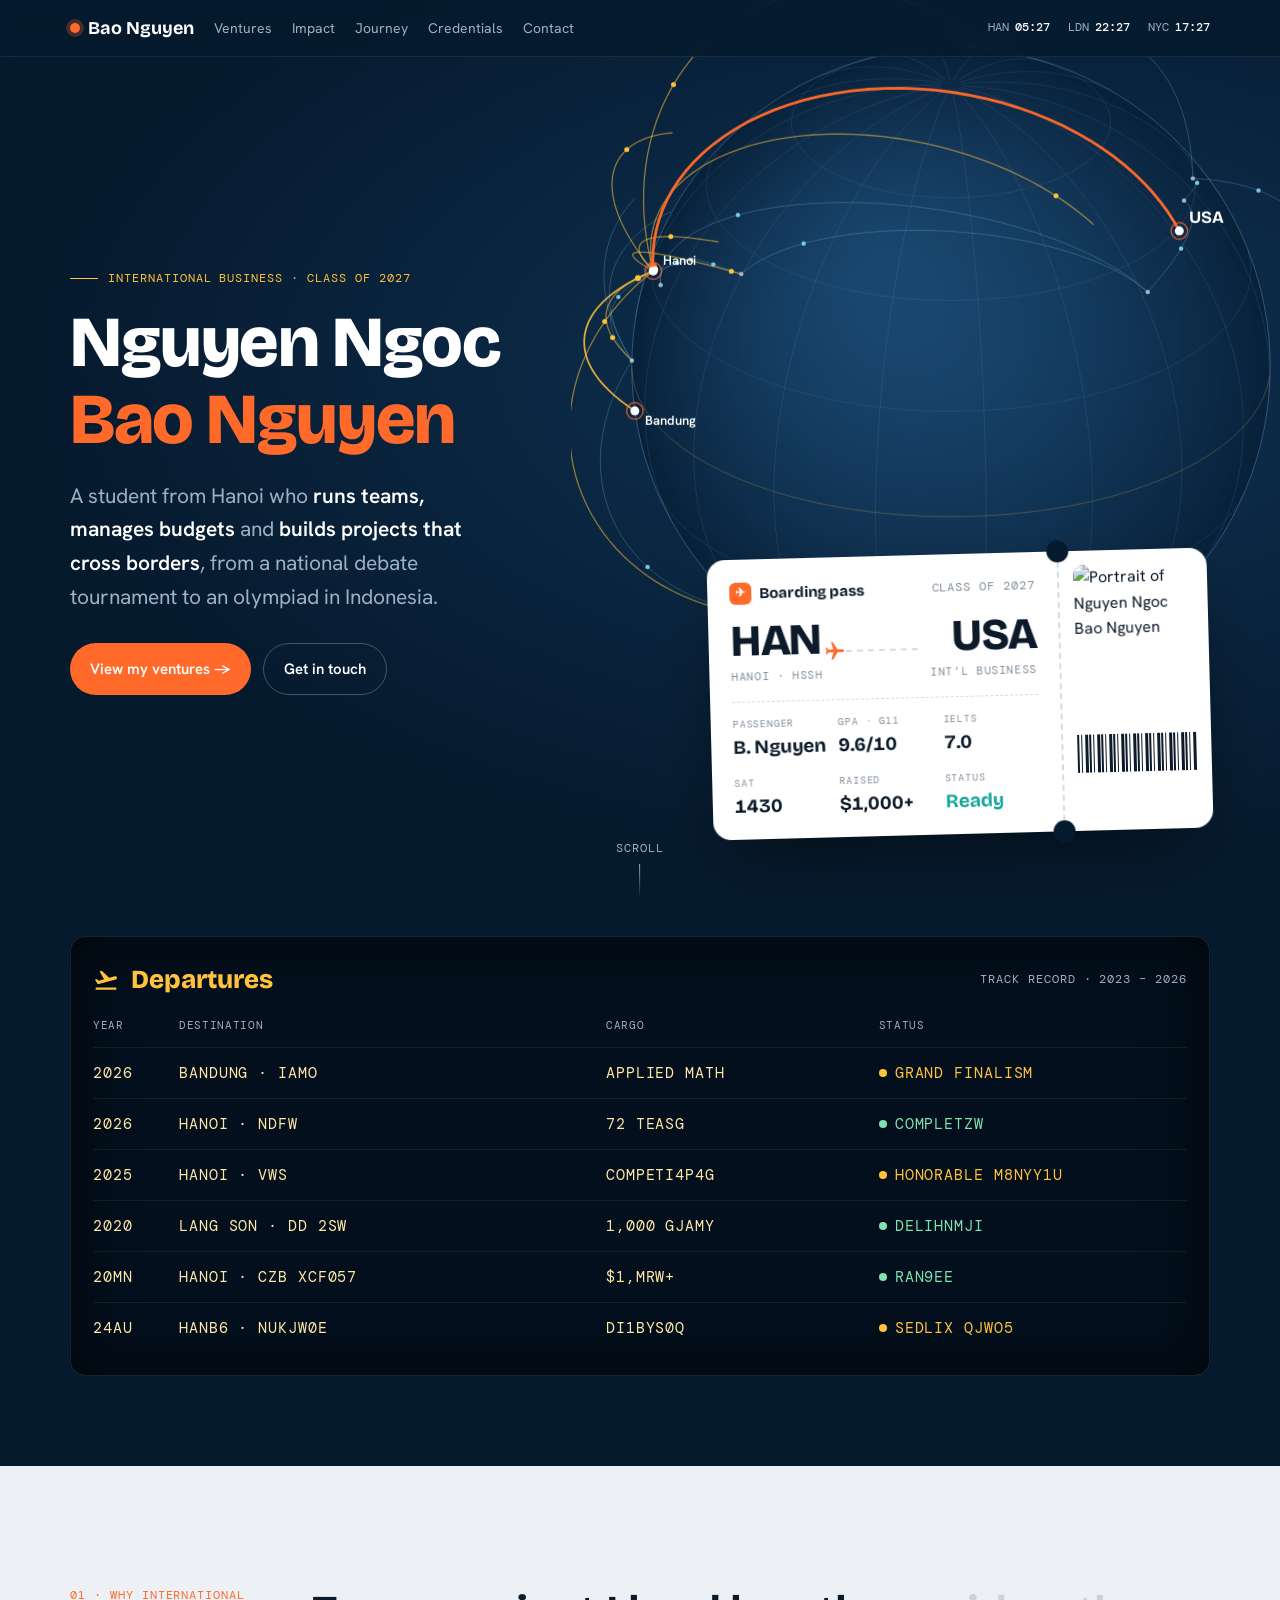
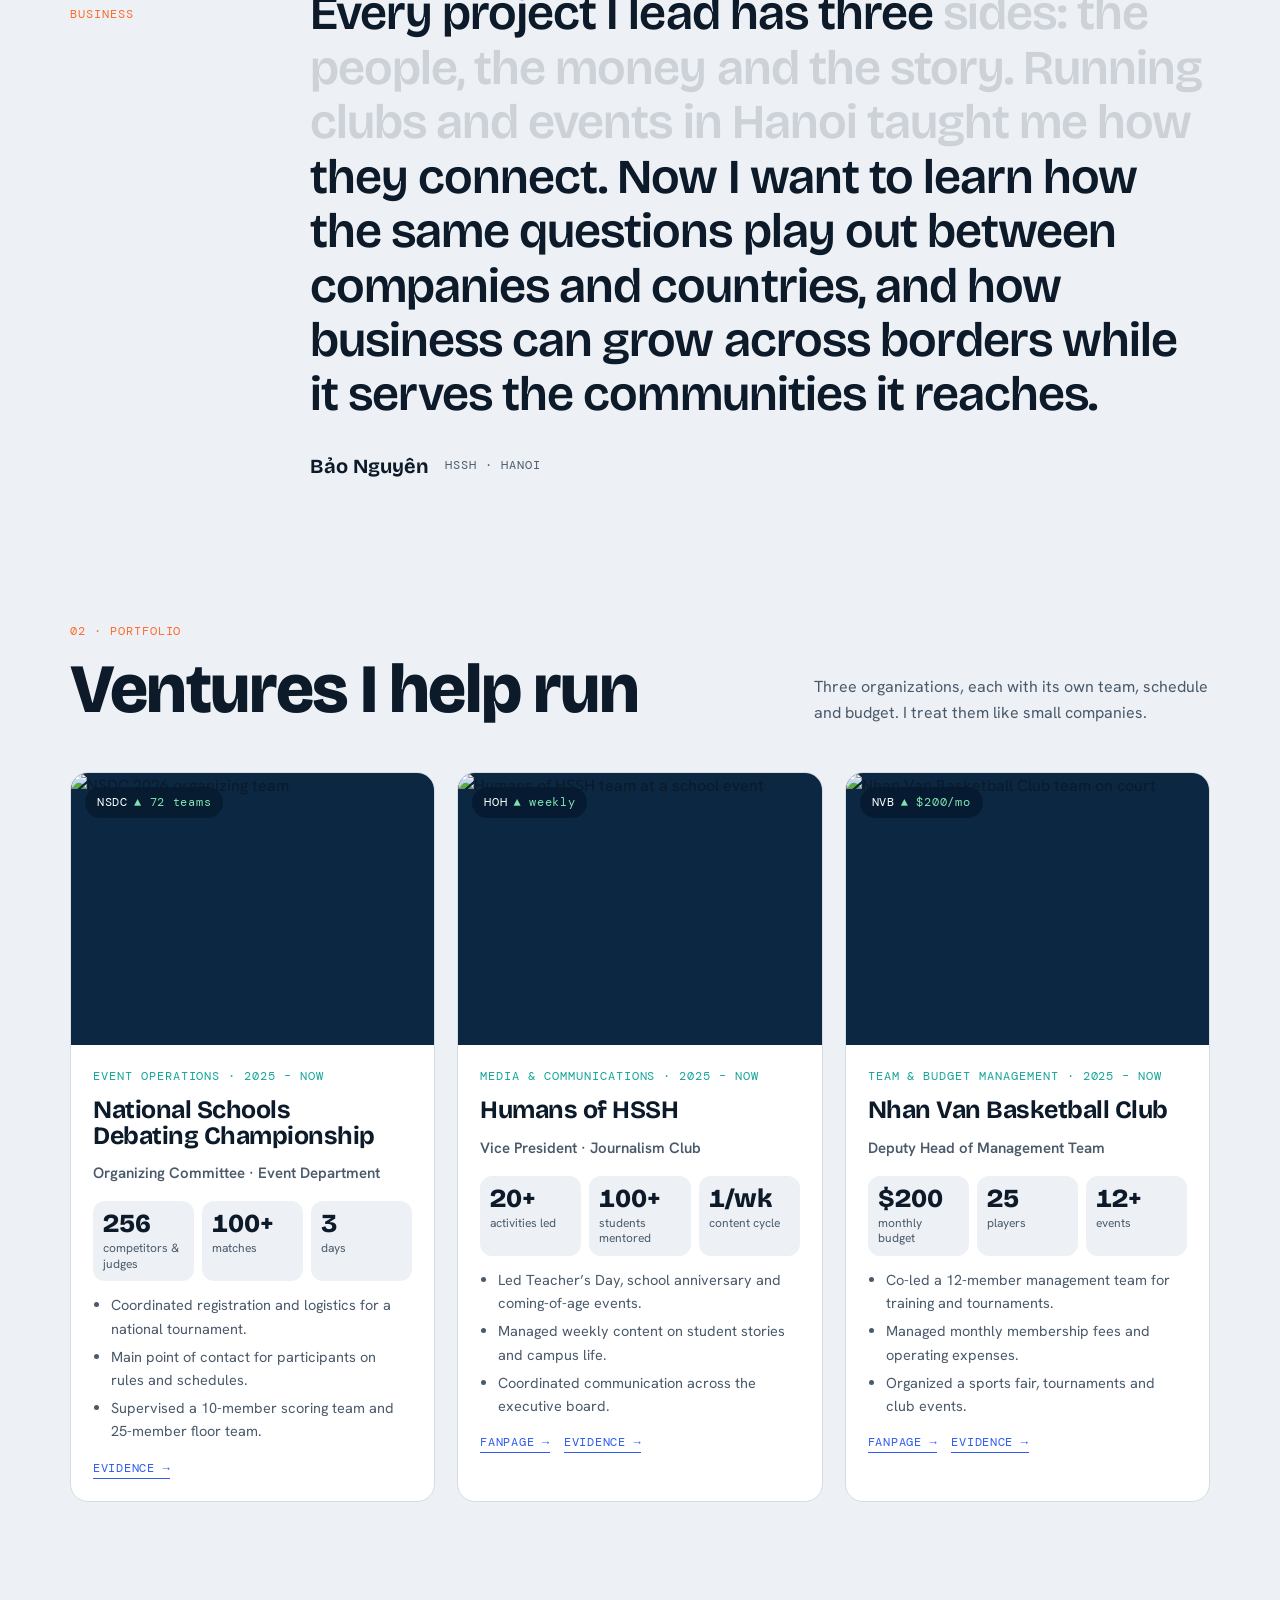
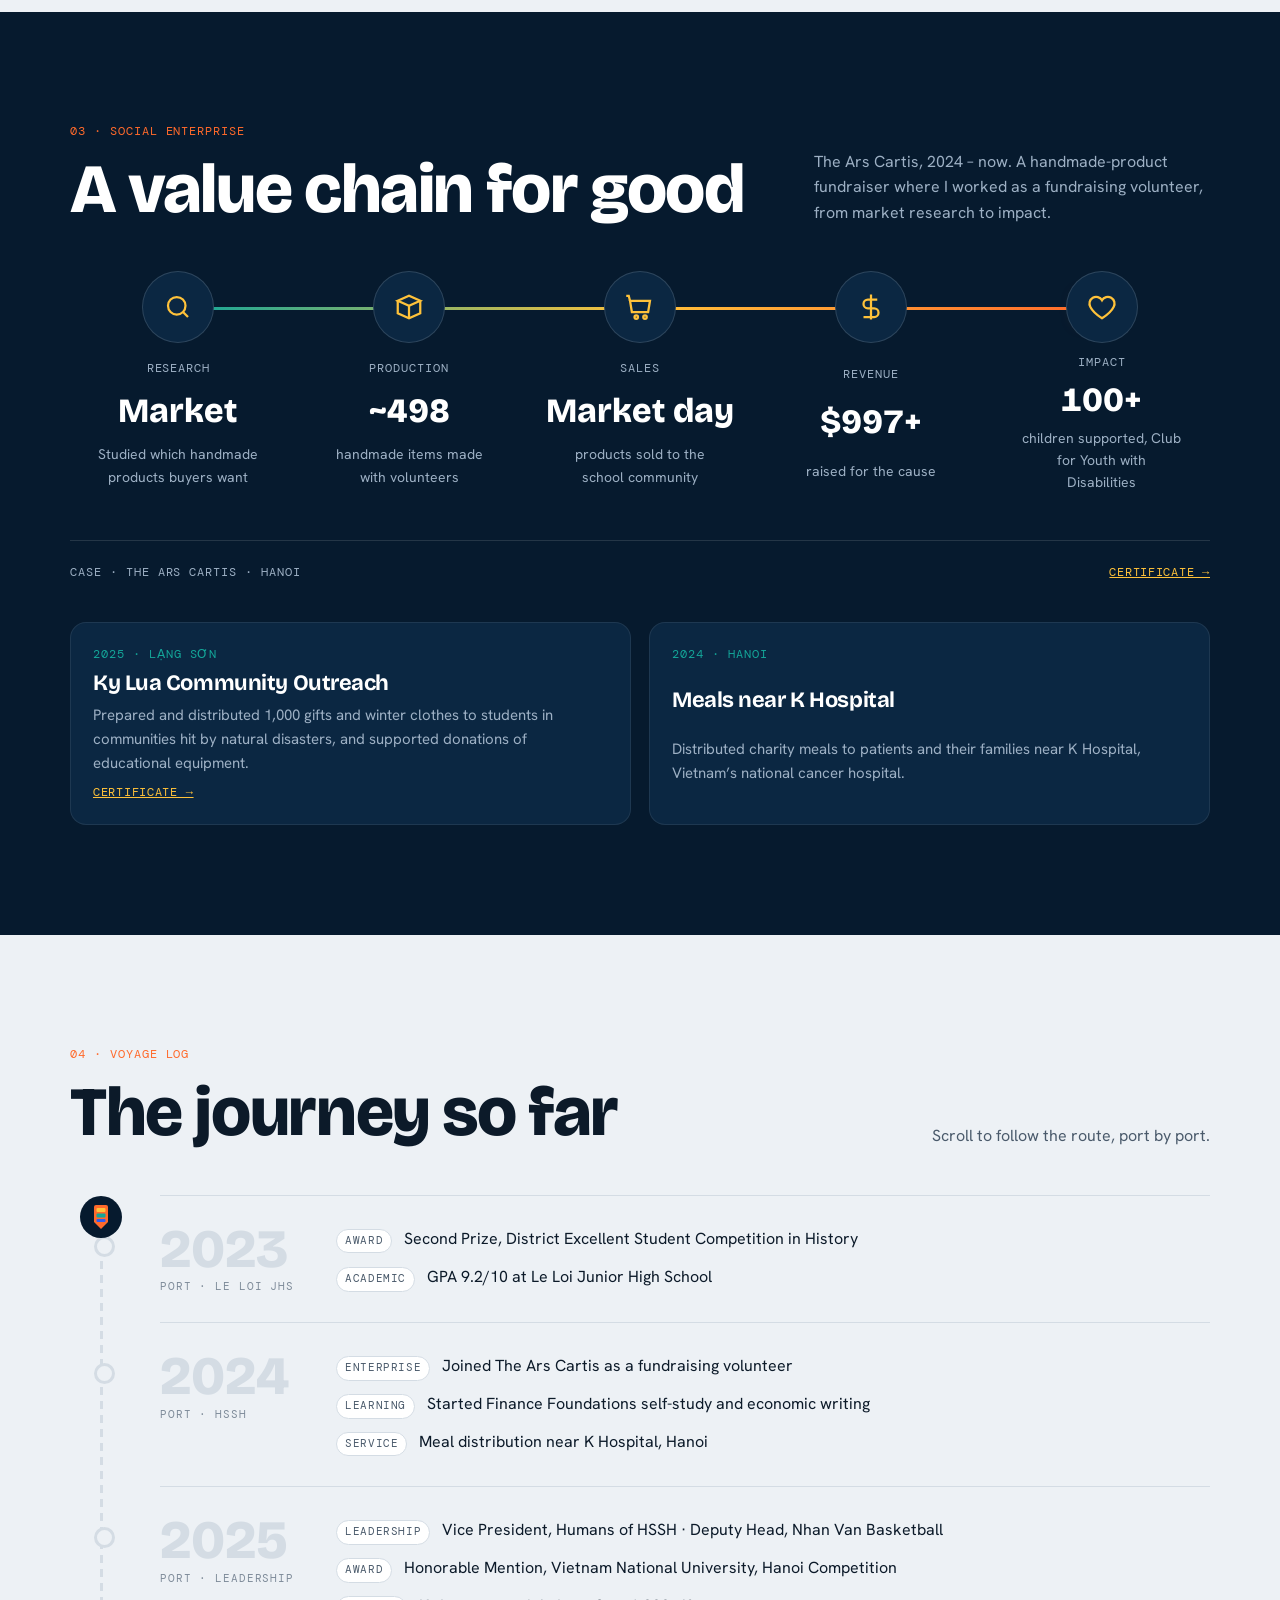
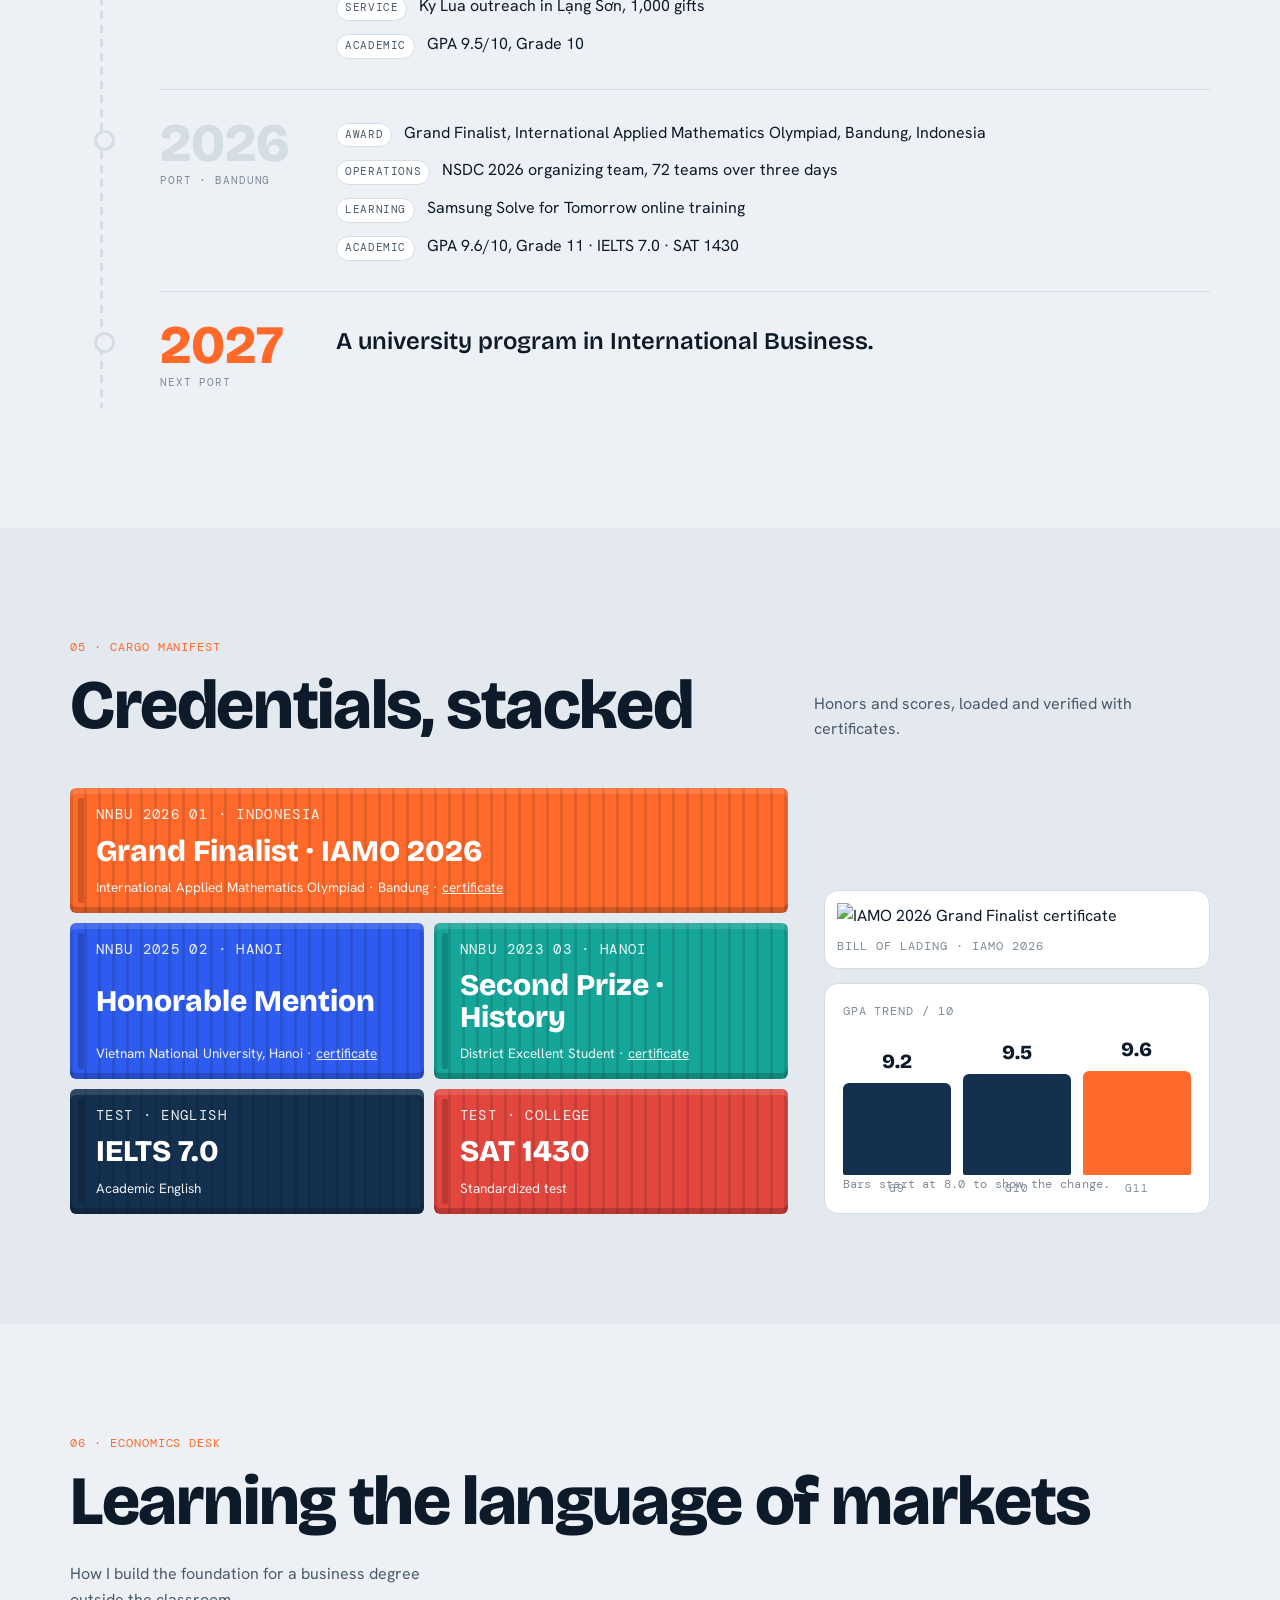
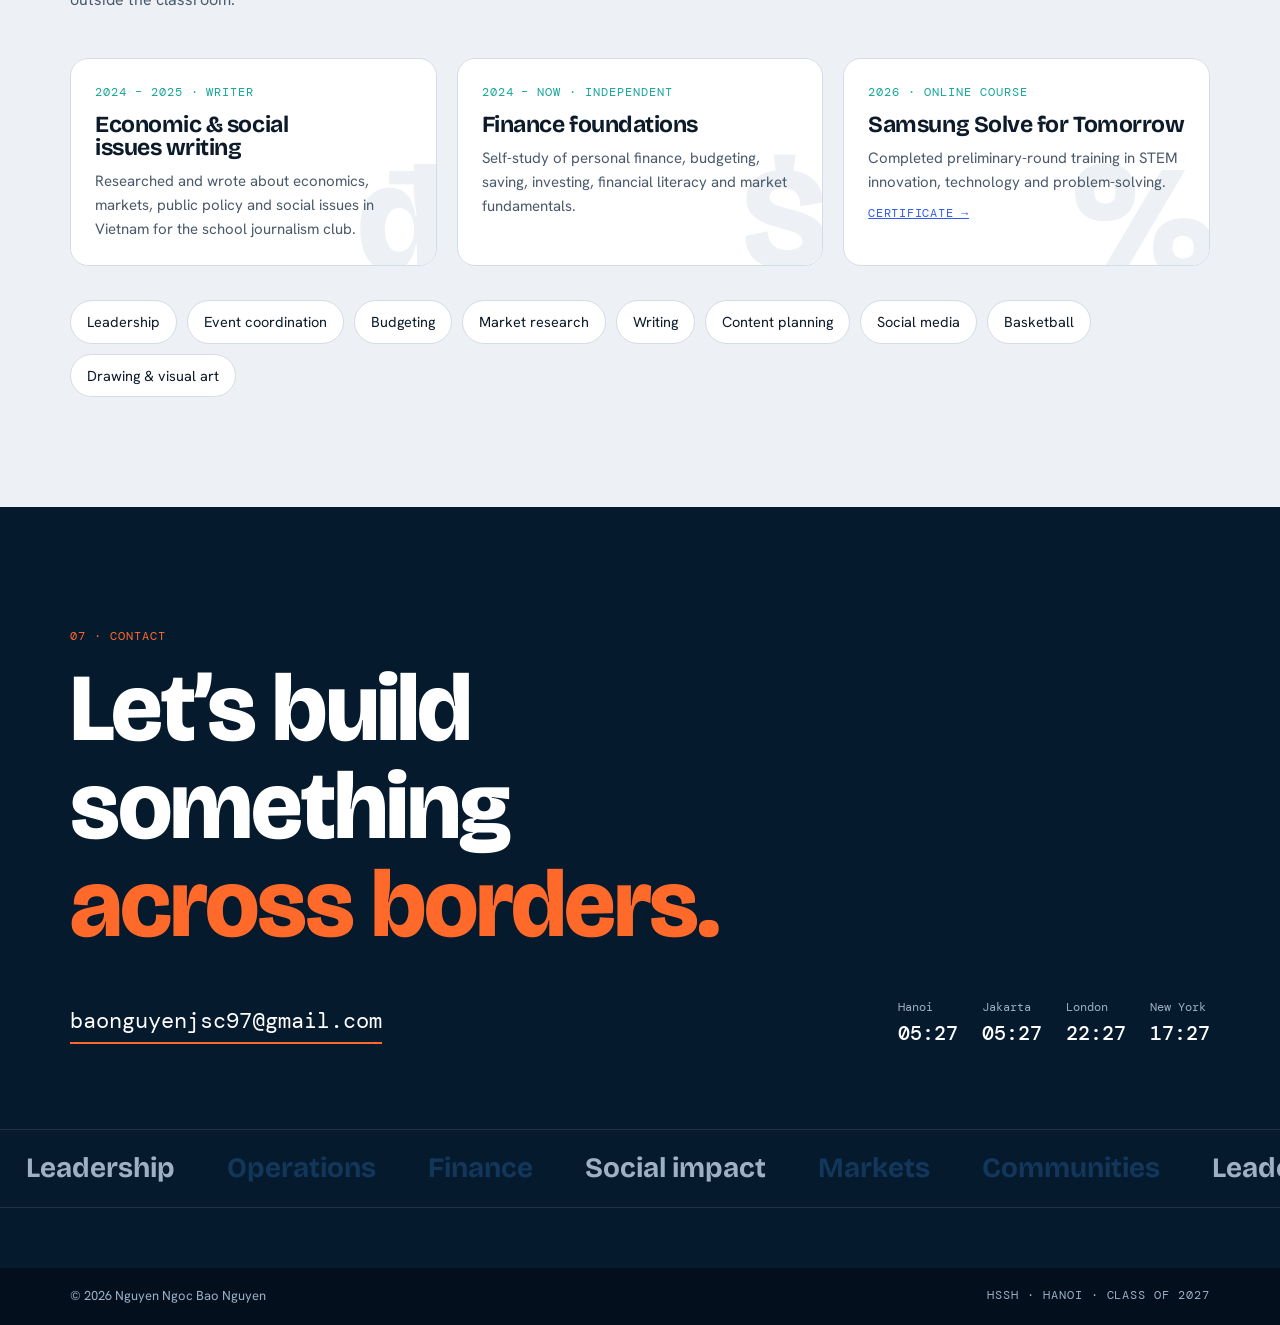
==== index.html @ a15509dd "Rename index (2).html to index.html" ====
<!DOCTYPE html>
<html lang="en">
<head>
<meta charset="UTF-8">
<meta name="viewport" content="width=device-width, initial-scale=1.0, viewport-fit=cover">
<title>Bao Nguyen · Global Portfolio</title>
<meta name="claude:viewport-fit-sides" content="cover">
<meta name="description" content="Nguyen Ngoc Bao Nguyen, HSSH Hanoi, Class of 2027. Aspiring International Business student.">
<link rel="preconnect" href="https://fonts.googleapis.com">
<link rel="preconnect" href="https://fonts.gstatic.com" crossorigin>
<link rel="stylesheet" href="https://fonts.googleapis.com/css2?family=Bricolage+Grotesque:opsz,wght@12..96,400..800&family=Hanken+Grotesk:wght@400;500;600&family=DM+Mono:wght@400;500&display=swap">
<link rel="stylesheet" href="style.css">
</head>
<body>

<header class="bar">
  <div class="wrap">
    <a class="brand" href="#top"><i></i>Bao Nguyen</a>
    <nav class="navlinks" aria-label="Sections">
      <a href="#ventures">Ventures</a><a href="#chain">Impact</a><a href="#voyage">Journey</a><a href="#yard">Credentials</a><a href="#contact">Contact</a>
    </nav>
    <div class="clocks" aria-label="World clocks">
      <span class="z1">HAN<b data-tz="Asia/Ho_Chi_Minh">--:--</b></span>
      <span class="z2">LDN<b data-tz="Europe/London">--:--</b></span>
      <span class="z3">NYC<b data-tz="America/New_York">--:--</b></span>
    </div>
  </div>
  <div class="progress" id="progress"></div>
</header>

<!-- HERO -->
<section class="hero" id="top">
  <canvas id="globe" aria-hidden="true"></canvas>
  <div class="wrap">
    <div>
      <span class="hero__eyebrow mono">International Business · Class of 2027</span>
      <h1><span class="line"><span>Nguyen Ngoc</span></span><span class="line"><span>Bao Nguyen</span></span></h1>
      <p class="hero__lead">A student from Hanoi who <b>runs teams, manages budgets</b> and <b>builds projects that cross borders</b>, from a national debate tournament to an olympiad in Indonesia.</p>
      <div class="hero__cta">
        <a class="btn btn--solid" href="#ventures">View my ventures →</a>
        <a class="btn btn--ghost" href="#contact">Get in touch</a>
      </div>
    </div>

    <article class="pass" aria-label="Profile summary styled as a boarding pass">
      <div class="pass__main">
        <div class="pass__top">
          <span class="pass__airline"><i>✈</i>Boarding pass</span>
          <span class="mono" style="color:var(--muted)">Class of 2027</span>
        </div>
        <div class="pass__route">
          <div><b>HAN</b><small>Hanoi · HSSH</small></div>
          <div class="pass__path"><svg viewBox="0 0 24 24" fill="currentColor"><path d="M21 16v-2l-8-5V3.5a1.5 1.5 0 0 0-3 0V9l-8 5v2l8-2.5V19l-2 1.5V22l3.5-1 3.5 1v-1.5L13 19v-5.5z" transform="rotate(90 12 12)"/></svg></div>
          <div style="text-align:right"><b>USA</b><small>Int’l Business</small></div>
        </div>
        <div class="pass__fields">
          <div><span>Passenger</span><b>B. Nguyen</b></div>
          <div><span>GPA · G11</span><b>9.6/10</b></div>
          <div><span>IELTS</span><b>7.0</b></div>
          <div><span>SAT</span><b>1430</b></div>
          <div><span>Raised</span><b>$1,000+</b></div>
          <div><span>Status</span><b style="color:var(--teal)">Ready</b></div>
        </div>
      </div>
      <div class="pass__stub">
        <img src="img/portrait.jpg" alt="Portrait of Nguyen Ngoc Bao Nguyen">
        <div class="barcode" aria-hidden="true"></div>
      </div>
    </article>
  </div>
  <div class="scroll-hint mono" aria-hidden="true">Scroll<i></i></div>
</section>

<!-- DEPARTURES -->
<section class="board-sec" aria-label="Track record">
  <div class="wrap">
    <div class="board" data-reveal>
      <div class="board__head">
        <span class="board__title"><svg viewBox="0 0 24 24" fill="currentColor"><path d="M2.5 19h19v2h-19zM22.07 9.64c-.21-.8-1.04-1.28-1.84-1.06L14.92 10l-6.9-6.43-1.93.51 4.14 7.17-4.97 1.33-1.97-1.54-1.45.39 2.59 4.49L21 11.49c.81-.23 1.28-1.05 1.07-1.85z"/></svg>Departures</span>
        <span class="mono" style="color:var(--on-dark-2)">Track record · 2023 – 2026</span>
      </div>
      <div class="row row--h"><span>Year</span><span>Destination</span><span>Cargo</span><span>Status</span></div>
      <div class="row"><span class="flap">2026</span><span class="flap">Bandung · IAMO</span><span class="flap">Applied math</span><span class="st st--gold flap">Grand finalist</span></div>
      <div class="row"><span class="flap">2026</span><span class="flap">Hanoi · NSDC</span><span class="flap">72 teams</span><span class="st flap">Completed</span></div>
      <div class="row"><span class="flap">2025</span><span class="flap">Hanoi · VNU</span><span class="flap">Competition</span><span class="st st--gold flap">Honorable mention</span></div>
      <div class="row"><span class="flap">2025</span><span class="flap">Lang Son · Ky Lua</span><span class="flap">1,000 gifts</span><span class="st flap">Delivered</span></div>
      <div class="row"><span class="flap">2024</span><span class="flap">Hanoi · Ars Cartis</span><span class="flap">$1,000+</span><span class="st flap">Raised</span></div>
      <div class="row"><span class="flap">2023</span><span class="flap">Hanoi · History</span><span class="flap">District</span><span class="st st--gold flap">Second prize</span></div>
    </div>
  </div>
</section>

<!-- MISSION -->
<section class="mission" id="mission">
  <div class="wrap mission__grid">
    <span class="mono mission__label">01 · Why International Business</span>
    <div>
      <p class="mission__text" id="words">Every project I lead has three sides: the <span class="hl">people</span>, the <span class="hl">money</span> and the <span class="hl">story</span>. Running clubs and events in Hanoi taught me how they connect. Now I want to learn how the same questions play out between companies and countries, and how business can grow across borders while it serves the communities it reaches.</p>
      <div class="mission__sign"><b>Bảo Nguyên</b><span class="mono">HSSH · Hanoi</span></div>
    </div>
  </div>
</section>

<!-- VENTURES -->
<section class="sec" id="ventures" style="background:var(--paper);padding-top:20px">
  <div class="wrap">
    <div class="sec-head" data-reveal>
      <div><span class="idx mono">02 · Portfolio</span><h2>Ventures I help run</h2></div>
      <p>Three organizations, each with its own team, schedule and budget. I treat them like small companies.</p>
    </div>
    <div class="ventures">
      <article class="v" data-reveal>
        <div class="v__img"><img src="img/nsdc.jpg" alt="NSDC 2026 organizing team" loading="lazy"><span class="v__ticker">NSDC <em>▲ 72 teams</em></span></div>
        <div class="v__body">
          <span class="mono v__sector">Event operations · 2025 – now</span>
          <h3>National Schools Debating Championship</h3>
          <p class="v__role">Organizing Committee · Event Department</p>
          <div class="kpis">
            <div class="kpi"><b data-count="256">0</b><span>competitors &amp; judges</span></div>
            <div class="kpi"><b data-count="100" data-suffix="+">0</b><span>matches</span></div>
            <div class="kpi"><b data-count="3">0</b><span>days</span></div>
          </div>
          <ul>
            <li>Coordinated registration and logistics for a national tournament.</li>
            <li>Main point of contact for participants on rules and schedules.</li>
            <li>Supervised a 10-member scoring team and 25-member floor team.</li>
          </ul>
          <div class="v__links"><a href="https://drive.google.com/drive/folders/1564tqo0RFA27vMtkPi3znmkjTKMk3e94?usp=drive_link" target="_blank" rel="noopener">Evidence →</a></div>
        </div>
      </article>
      <article class="v" data-reveal style="transition-delay:.1s">
        <div class="v__img"><img src="img/journalism.jpg" alt="Humans of HSSH team at a school event" loading="lazy"><span class="v__ticker">HOH <em>▲ weekly</em></span></div>
        <div class="v__body">
          <span class="mono v__sector">Media &amp; communications · 2025 – now</span>
          <h3>Humans of HSSH</h3>
          <p class="v__role">Vice President · Journalism Club</p>
          <div class="kpis">
            <div class="kpi"><b data-count="20" data-suffix="+">0</b><span>activities led</span></div>
            <div class="kpi"><b data-count="100" data-suffix="+">0</b><span>students mentored</span></div>
            <div class="kpi"><b>1/wk</b><span>content cycle</span></div>
          </div>
          <ul>
            <li>Led Teacher’s Day, school anniversary and coming-of-age events.</li>
            <li>Managed weekly content on student stories and campus life.</li>
            <li>Coordinated communication across the executive board.</li>
          </ul>
          <div class="v__links">
            <a href="https://www.facebook.com/share/19uk46ThCu/?mibextid=wwXIfr" target="_blank" rel="noopener">Fanpage →</a>
            <a href="https://drive.google.com/drive/folders/1JvlvHbdgwK4Tr2Z-c7HSg-DwMkD_jBEz?usp=drive_link" target="_blank" rel="noopener">Evidence →</a>
          </div>
        </div>
      </article>
      <article class="v" data-reveal style="transition-delay:.2s">
        <div class="v__img"><img src="img/basketball.jpg" alt="Nhan Van Basketball Club team on court" loading="lazy"><span class="v__ticker">NVB <em>▲ $200/mo</em></span></div>
        <div class="v__body">
          <span class="mono v__sector">Team &amp; budget management · 2025 – now</span>
          <h3>Nhan Van Basketball Club</h3>
          <p class="v__role">Deputy Head of Management Team</p>
          <div class="kpis">
            <div class="kpi"><b data-count="200" data-prefix="$">0</b><span>monthly budget</span></div>
            <div class="kpi"><b data-count="25">0</b><span>players</span></div>
            <div class="kpi"><b data-count="12" data-suffix="+">0</b><span>events</span></div>
          </div>
          <ul>
            <li>Co-led a 12-member management team for training and tournaments.</li>
            <li>Managed monthly membership fees and operating expenses.</li>
            <li>Organized a sports fair, tournaments and club events.</li>
          </ul>
          <div class="v__links">
            <a href="https://www.facebook.com/share/1Hru53Z18d/?mibextid=wwXIfr" target="_blank" rel="noopener">Fanpage →</a>
            <a href="https://drive.google.com/drive/folders/1fm0mdVKOPn7eqF8-PFFAv356smqE0lTl?usp=drive_link" target="_blank" rel="noopener">Evidence →</a>
          </div>
        </div>
      </article>
    </div>
  </div>
</section>

<!-- VALUE CHAIN -->
<section class="sec dark" id="chain">
  <div class="wrap">
    <div class="sec-head" data-reveal>
      <div><span class="idx mono">03 · Social enterprise</span><h2>A value chain for good</h2></div>
      <p>The Ars Cartis, 2024 – now. A handmade-product fundraiser where I worked as a fundraising volunteer, from market research to impact.</p>
    </div>
    <div class="chain" id="chainEl">
      <div class="chain__track"><div class="chain__fill"></div><div class="chain__box"></div></div>
      <div class="node"><div class="node__ic"><svg viewBox="0 0 24 24" fill="none" stroke="currentColor" stroke-width="1.8"><circle cx="11" cy="11" r="7"/><path d="m20 20-4-4"/></svg></div><span class="mono">Research</span><b>Market</b><p>Studied which handmade products buyers want</p></div>
      <div class="node"><div class="node__ic"><svg viewBox="0 0 24 24" fill="none" stroke="currentColor" stroke-width="1.8"><path d="M3 7l9-4 9 4-9 4z"/><path d="M3 7v10l9 4 9-4V7"/><path d="M12 11v10"/></svg></div><span class="mono">Production</span><b data-count="500" data-prefix="~">0</b><p>handmade items made with volunteers</p></div>
      <div class="node"><div class="node__ic"><svg viewBox="0 0 24 24" fill="none" stroke="currentColor" stroke-width="1.8"><path d="M4 7h16l-1.5 9h-13z"/><circle cx="9" cy="20" r="1.4"/><circle cx="16" cy="20" r="1.4"/><path d="M4 7 3 3H1"/></svg></div><span class="mono">Sales</span><b>Market day</b><p>products sold to the school community</p></div>
      <div class="node"><div class="node__ic"><svg viewBox="0 0 24 24" fill="none" stroke="currentColor" stroke-width="1.8"><path d="M12 2v20M17 6H9.5a3.5 3.5 0 0 0 0 7h5a3.5 3.5 0 0 1 0 7H6"/></svg></div><span class="mono">Revenue</span><b data-count="1000" data-prefix="$" data-suffix="+">0</b><p>raised for the cause</p></div>
      <div class="node"><div class="node__ic"><svg viewBox="0 0 24 24" fill="none" stroke="currentColor" stroke-width="1.8"><path d="M12 21s-7-4.4-9.3-9A5.3 5.3 0 0 1 12 6.6 5.3 5.3 0 0 1 21.3 12C19 16.6 12 21 12 21z"/></svg></div><span class="mono">Impact</span><b data-count="100" data-suffix="+">0</b><p>children supported, Club for Youth with Disabilities</p></div>
    </div>
    <div class="case-meta" data-reveal>
      <span class="mono">Case · The Ars Cartis · Hanoi</span>
      <a href="https://drive.google.com/file/d/1FQi8Qskn2AZbkF7FSmLgQLFrfGtZhatb/view?usp=drive_link" target="_blank" rel="noopener">Certificate →</a>
    </div>
    <div class="minis">
      <article class="mini" data-reveal>
        <span class="mono">2025 · Lạng Sơn</span>
        <h3>Ky Lua Community Outreach</h3>
        <p>Prepared and distributed 1,000 gifts and winter clothes to students in communities hit by natural disasters, and supported donations of educational equipment.</p>
        <a href="https://drive.google.com/file/d/1Xp3bE8mfV4iQxL7yBxyjpvo2VCWZf26T/view?usp=drive_link" target="_blank" rel="noopener">Certificate →</a>
      </article>
      <article class="mini" data-reveal style="transition-delay:.1s">
        <span class="mono">2024 · Hanoi</span>
        <h3>Meals near K Hospital</h3>
        <p>Distributed charity meals to patients and their families near K Hospital, Vietnam’s national cancer hospital.</p>
      </article>
    </div>
  </div>
</section>

<!-- VOYAGE LOG -->
<section class="sec" id="voyage">
  <div class="wrap">
    <div class="sec-head" data-reveal>
      <div><span class="idx mono">04 · Voyage log</span><h2>The journey so far</h2></div>
      <p>Scroll to follow the route, port by port.</p>
    </div>
    <div class="voyage" id="voyageEl">
      <div class="voyage__route"><div class="voyage__fill" id="vfill"></div></div>
      <div class="ship" id="ship" aria-hidden="true">
        <svg viewBox="0 0 44 44"><circle cx="22" cy="22" r="21" fill="#061A2E"/><path d="M22 34 15 27V12a2 2 0 0 1 2-2h10a2 2 0 0 1 2 2v15z" fill="#FF6A2B"/><rect x="17.5" y="13" width="9" height="4" rx="1" fill="#FFC23A"/><rect x="17.5" y="18.5" width="9" height="4" rx="1" fill="#14A699"/><rect x="17.5" y="24" width="9" height="3" rx="1" fill="#2E5BF0"/></svg>
      </div>
      <div class="port">
        <div class="port__yr">2023<small>Port · Le Loi JHS</small></div>
        <ul>
          <li><i>Award</i><span>Second Prize, District Excellent Student Competition in History</span></li>
          <li><i>Academic</i><span>GPA 9.2/10 at Le Loi Junior High School</span></li>
        </ul>
      </div>
      <div class="port">
        <div class="port__yr">2024<small>Port · HSSH</small></div>
        <ul>
          <li><i>Enterprise</i><span>Joined The Ars Cartis as a fundraising volunteer</span></li>
          <li><i>Learning</i><span>Started Finance Foundations self-study and economic writing</span></li>
          <li><i>Service</i><span>Meal distribution near K Hospital, Hanoi</span></li>
        </ul>
      </div>
      <div class="port">
        <div class="port__yr">2025<small>Port · Leadership</small></div>
        <ul>
          <li><i>Leadership</i><span>Vice President, Humans of HSSH · Deputy Head, Nhan Van Basketball</span></li>
          <li><i>Award</i><span>Honorable Mention, Vietnam National University, Hanoi Competition</span></li>
          <li><i>Service</i><span>Ky Lua outreach in Lạng Sơn, 1,000 gifts</span></li>
          <li><i>Academic</i><span>GPA 9.5/10, Grade 10</span></li>
        </ul>
      </div>
      <div class="port">
        <div class="port__yr">2026<small>Port · Bandung</small></div>
        <ul>
          <li><i>Award</i><span>Grand Finalist, International Applied Mathematics Olympiad, Bandung, Indonesia</span></li>
          <li><i>Operations</i><span>NSDC 2026 organizing team, 72 teams over three days</span></li>
          <li><i>Learning</i><span>Samsung Solve for Tomorrow online training</span></li>
          <li><i>Academic</i><span>GPA 9.6/10, Grade 11 · IELTS 7.0 · SAT 1430</span></li>
        </ul>
      </div>
      <div class="port port--next">
        <div class="port__yr">2027<small>Next port</small></div>
        <ul><li><span>A university program in International Business.</span></li></ul>
      </div>
    </div>
  </div>
</section>

<!-- CONTAINER YARD -->
<section class="sec" id="yard" style="background:#E3E9EF">
  <div class="wrap">
    <div class="sec-head" data-reveal>
      <div><span class="idx mono">05 · Cargo manifest</span><h2>Credentials, stacked</h2></div>
      <p>Honors and scores, loaded and verified with certificates.</p>
    </div>
    <div class="yard">
      <div class="stack" id="stack">
        <div class="box box--wide" style="--c:var(--orange)"><span class="box__code">NNBU 2026 01 · INDONESIA</span><b>Grand Finalist · IAMO 2026</b><span>International Applied Mathematics Olympiad · Bandung · <a href="https://drive.google.com/drive/folders/1jMRdAuYKw-zOdTcTqEtC3nJ8rAUayPgR?usp=drive_link" target="_blank" rel="noopener">certificate</a></span></div>
        <div class="box" style="--c:var(--blue)"><span class="box__code">NNBU 2025 02 · HANOI</span><b>Honorable Mention</b><span>Vietnam National University, Hanoi · <a href="https://drive.google.com/file/d/1JAfrwLzsNquccNbp3ZMmUiQuBei7Ot_9/view?usp=drive_link" target="_blank" rel="noopener">certificate</a></span></div>
        <div class="box" style="--c:var(--teal)"><span class="box__code">NNBU 2023 03 · HANOI</span><b>Second Prize · History</b><span>District Excellent Student · <a href="https://drive.google.com/file/d/1b9XrijfVidqo_X2Lg1Yj2WqxgX0p3iyy/view?usp=drive_link" target="_blank" rel="noopener">certificate</a></span></div>
        <div class="box" style="--c:var(--navy)"><span class="box__code">TEST · ENGLISH</span><b>IELTS 7.0</b><span>Academic English</span></div>
        <div class="box" style="--c:var(--red)"><span class="box__code">TEST · COLLEGE</span><b>SAT 1430</b><span>Standardized test</span></div>
      </div>
      <div class="crane">
        <figure class="cert" style="margin:0" data-reveal>
          <img src="img/iamo-certificate.jpg" alt="IAMO 2026 Grand Finalist certificate" loading="lazy">
          <figcaption class="mono">Bill of lading · IAMO 2026</figcaption>
        </figure>
        <div class="gpa" data-reveal>
          <span class="mono" style="color:var(--muted)">GPA trend / 10</span>
          <div class="gpa__bars" id="gpa">
            <div class="gpa__bar"><b>9.2</b><i data-h="92"></i><span>G9</span></div>
            <div class="gpa__bar"><b>9.5</b><i data-h="101"></i><span>G10</span></div>
            <div class="gpa__bar"><b>9.6</b><i data-h="104"></i><span>G11</span></div>
          </div>
          <span class="mono" style="color:var(--muted);text-transform:none;letter-spacing:.02em">Bars start at 8.0 to show the change.</span>
        </div>
      </div>
    </div>
  </div>
</section>

<!-- ECONOMICS DESK -->
<section class="sec" id="desk">
  <div class="wrap">
    <div class="sec-head" data-reveal>
      <div><span class="idx mono">06 · Economics desk</span><h2>Learning the language of markets</h2></div>
      <p>How I build the foundation for a business degree outside the classroom.</p>
    </div>
    <div class="desk">
      <article class="fx" data-sym="₫" data-reveal>
        <span class="mono">2024 – 2025 · Writer</span>
        <h3>Economic &amp; social issues writing</h3>
        <p>Researched and wrote about economics, markets, public policy and social issues in Vietnam for the school journalism club.</p>
      </article>
      <article class="fx" data-sym="$" data-reveal style="transition-delay:.1s">
        <span class="mono">2024 – now · Independent</span>
        <h3>Finance foundations</h3>
        <p>Self-study of personal finance, budgeting, saving, investing, financial literacy and market fundamentals.</p>
      </article>
      <article class="fx" data-sym="%" data-reveal style="transition-delay:.2s">
        <span class="mono">2026 · Online course</span>
        <h3>Samsung Solve for Tomorrow</h3>
        <p>Completed preliminary-round training in STEM innovation, technology and problem-solving.</p>
        <a href="https://drive.google.com/file/d/18boXtyYSglhoQgagXTkRteNSrD32sFY4/view?usp=drive_link" target="_blank" rel="noopener">Certificate →</a>
      </article>
    </div>
    <div class="skills" data-reveal>
      <span>Leadership</span><span>Event coordination</span><span>Budgeting</span><span>Market research</span><span>Writing</span><span>Content planning</span><span>Social media</span><span>Basketball</span><span>Drawing &amp; visual art</span>
    </div>
  </div>
</section>

<!-- CONTACT -->
<section class="contact" id="contact">
  <div class="wrap">
    <span class="idx mono">07 · Contact</span>
    <h2>Let’s build something <em>across borders.</em></h2>
    <div class="contact__row">
      <a class="email" href="mailto:baonguyenjsc97@gmail.com">baonguyenjsc97@gmail.com</a>
      <div class="zones">
        <span>Hanoi<b data-tz="Asia/Ho_Chi_Minh">--:--</b></span>
        <span>Jakarta<b data-tz="Asia/Jakarta">--:--</b></span>
        <span>London<b data-tz="Europe/London">--:--</b></span>
        <span>New York<b data-tz="America/New_York">--:--</b></span>
      </div>
    </div>
  </div>
  <div class="marquee" aria-hidden="true"><div>
    <span>Leadership</span><span>Operations</span><span>Finance</span><span>Social impact</span><span>Markets</span><span>Communities</span><span>Leadership</span><span>Operations</span><span>Finance</span><span>Social impact</span><span>Markets</span><span>Communities</span>
  </div></div>
</section>

<footer>
  <div class="wrap">
    <span>© 2026 Nguyen Ngoc Bao Nguyen</span>
    <span class="mono">HSSH · Hanoi · Class of 2027</span>
  </div>
</footer>

<script src="script.js"></script>
</body>
</html>

</body></html>
---- style.css ----
/* Concept: a student's journey told as global trade — boarding pass, departures board,
   portfolio of ventures, a value chain, a voyage log and a container yard of credentials.
   Single deliberate theme: deep ocean night + cool paper day, container colors as accents. */
:root{
  --ocean:#061A2E; --ocean-2:#0B2742; --ocean-3:#12375A;
  --paper:#EDF1F5; --card:#FFFFFF; --ink:#0C1A29; --ink-2:#4A5A6B; --muted:#7E8B99; --line:#D4DCE4;
  --orange:#FF6A2B; --yellow:#FFC23A; --teal:#14A699; --blue:#2E5BF0; --red:#E2463D; --navy:#13304F;
  --on-dark:#E6EEF6; --on-dark-2:#9DB0C4;
  --f-display:"Bricolage Grotesque", "Arial Narrow", Arial, sans-serif;
  --f-body:"Hanken Grotesk", system-ui, -apple-system, "Segoe UI", Arial, sans-serif;
  --f-mono:"DM Mono", ui-monospace, Menlo, Consolas, monospace;
  --gut:max(20px, env(safe-area-inset-left,0px));
  --gut-r:max(20px, env(safe-area-inset-right,0px));
  color-scheme:light;
}
*{box-sizing:border-box}
html{scroll-behavior:smooth}
body{margin:0;background:var(--paper);color:var(--ink);font-family:var(--f-body);font-size:16px;line-height:1.6;-webkit-font-smoothing:antialiased;overflow-x:hidden}
img{max-width:100%;display:block}
a{color:inherit}
a:focus-visible,button:focus-visible{outline:2px solid var(--orange);outline-offset:3px;border-radius:4px}
h1,h2,h3{font-family:var(--f-display);margin:0;line-height:1.02;letter-spacing:-.02em;text-wrap:balance}
p{margin:0}
.wrap{max-width:1180px;margin:0 auto;padding-left:var(--gut);padding-right:var(--gut-r)}
.mono{font-family:var(--f-mono);font-size:12px;letter-spacing:.08em;text-transform:uppercase}
section{scroll-margin-top:64px}

/* ===== top bar with world clocks ===== */
.bar{position:fixed;inset:0 0 auto;z-index:50;padding-top:env(safe-area-inset-top,0px);background:rgba(6,26,46,.82);backdrop-filter:blur(10px);-webkit-backdrop-filter:blur(10px);color:var(--on-dark);border-bottom:1px solid rgba(255,255,255,.08)}
.bar .wrap{display:flex;align-items:center;gap:20px;height:56px}
.brand{font-family:var(--f-display);font-weight:700;font-size:18px;text-decoration:none;color:#fff;white-space:nowrap;display:flex;align-items:center;gap:8px}
.brand i{width:10px;height:10px;border-radius:50%;background:var(--orange);box-shadow:0 0 0 4px rgba(255,106,43,.25);animation:pulse 2.4s ease-in-out infinite}
@keyframes pulse{50%{box-shadow:0 0 0 8px rgba(255,106,43,0)}}
.clocks{display:flex;gap:18px;margin-left:auto;font-family:var(--f-mono);font-size:12px;color:var(--on-dark-2)}
.clocks b{color:#fff;font-weight:500;margin-left:6px;font-variant-numeric:tabular-nums}
.navlinks{display:flex;gap:20px}
.navlinks a{color:var(--on-dark-2);text-decoration:none;font-size:14px}
.navlinks a:hover{color:#fff}
.progress{position:absolute;left:0;bottom:-1px;height:2px;width:100%;background:var(--orange);transform-origin:0 50%;transform:scaleX(0)}

/* ===== hero ===== */
.hero{position:relative;background:radial-gradient(120% 90% at 75% 40%, #0F3254 0%, var(--ocean) 60%);color:var(--on-dark);overflow:hidden;padding-top:calc(56px + env(safe-area-inset-top,0px))}
.hero .wrap{position:relative;z-index:2;display:grid;grid-template-columns:minmax(0,1.05fr) minmax(0,.95fr);gap:40px;align-items:center;min-height:min(860px,100svh);padding-block:56px 72px}
#globe{position:absolute;z-index:1;top:50%;right:-4%;width:min(760px,62vw);aspect-ratio:1;transform:translateY(-62%)}
.hero__eyebrow{display:inline-flex;align-items:center;gap:10px;color:var(--yellow)}
.hero__eyebrow::before{content:"";width:28px;height:1px;background:currentColor}
.hero h1{font-size:clamp(44px,5.6vw,84px);font-weight:800;color:#fff;margin:18px 0 18px}
.hero h1 .line{display:block;overflow:hidden;padding-bottom:.06em;white-space:nowrap}
.hero h1 .line span{display:inline-block;transform:translateY(105%);animation:rise .9s cubic-bezier(.2,.8,.2,1) forwards}
.hero h1 .line:nth-child(2) span{animation-delay:.12s;color:var(--orange)}
@keyframes rise{to{transform:none}}
.hero__lead{font-size:clamp(18px,1.9vw,21px);color:var(--on-dark-2);max-width:34ch}
.hero__lead b{color:#fff;font-weight:600}
.hero__cta{display:flex;flex-wrap:wrap;gap:12px;margin-top:30px}
.btn{display:inline-flex;align-items:center;gap:10px;padding:13px 20px;border-radius:999px;font-weight:600;text-decoration:none;font-size:15px;transition:transform .2s, background .2s}
.btn--solid{background:var(--orange);color:#fff}
.btn--solid:hover{transform:translateY(-2px)}
.btn--ghost{border:1px solid rgba(255,255,255,.25);color:#fff}
.btn--ghost:hover{background:rgba(255,255,255,.08)}

/* boarding pass */
.pass{position:relative;display:grid;grid-template-columns:minmax(0,1fr) 150px;background:var(--card);color:var(--ink);border-radius:18px;box-shadow:0 30px 70px -20px rgba(0,0,0,.55);opacity:0;transform:translateY(40px) rotate(2.5deg);animation:passIn 1s .35s cubic-bezier(.2,.8,.2,1) forwards;max-width:500px;justify-self:end;align-self:end;margin-bottom:10px;width:100%}
@keyframes passIn{to{opacity:1;transform:rotate(-1.5deg)}}
.pass:hover{transform:rotate(0) translateY(-4px);transition:transform .35s}
.pass__main{padding:22px 22px 18px;display:grid;gap:16px;min-width:0}
.pass__top{display:flex;justify-content:space-between;align-items:center;gap:10px}
.pass__airline{font-family:var(--f-display);font-weight:700;font-size:15px;display:flex;align-items:center;gap:8px}
.pass__airline i{width:22px;height:22px;border-radius:6px;background:var(--orange);display:grid;place-items:center;color:#fff;font-style:normal;font-size:12px}
.pass__route{display:grid;grid-template-columns:auto 1fr auto;align-items:center;gap:12px}
.pass__route b{font-family:var(--f-display);font-size:44px;font-weight:800;line-height:.9;letter-spacing:-.03em}
.pass__route small{display:block;font-family:var(--f-mono);font-size:10.5px;color:var(--muted);letter-spacing:.06em;margin-top:6px;text-transform:uppercase}
.pass__path{position:relative;height:2px;background:repeating-linear-gradient(90deg,var(--line) 0 6px,transparent 6px 11px)}
.pass__path svg{position:absolute;top:50%;left:0;width:22px;height:22px;transform:translate(-50%,-50%);animation:fly 4s ease-in-out infinite;color:var(--orange)}
@keyframes fly{0%{left:0}70%,100%{left:100%}}
.pass__fields{display:grid;grid-template-columns:repeat(3,minmax(0,1fr));gap:12px 10px;border-top:1px dashed var(--line);padding-top:14px}
.pass__fields span{display:block;font-family:var(--f-mono);font-size:10px;color:var(--muted);letter-spacing:.08em;text-transform:uppercase}
.pass__fields b{font-family:var(--f-display);font-size:19px;font-weight:700;font-variant-numeric:tabular-nums}
.pass__stub{position:relative;border-left:2px dashed var(--line);padding:14px;display:grid;gap:10px;align-content:start}
.pass__stub::before,.pass__stub::after{content:"";position:absolute;left:-12px;width:22px;height:22px;border-radius:50%;background:var(--ocean)}
.pass__stub::before{top:-11px}.pass__stub::after{bottom:-11px}
.pass__stub img{width:100%;aspect-ratio:3/4;object-fit:cover;object-position:50% 18%;border-radius:10px}
.barcode{height:38px;background:repeating-linear-gradient(90deg,var(--ink) 0 2px,transparent 2px 4px,var(--ink) 4px 5px,transparent 5px 8px,var(--ink) 8px 11px,transparent 11px 12px)}
.scroll-hint{position:absolute;z-index:2;left:50%;bottom:18px;transform:translateX(-50%);color:var(--on-dark-2);display:grid;justify-items:center;gap:6px}
.scroll-hint i{width:1px;height:34px;background:linear-gradient(var(--on-dark-2),transparent);animation:drip 1.8s ease-in-out infinite}
@keyframes drip{0%{transform:scaleY(0);transform-origin:top}50%{transform:scaleY(1);transform-origin:top}51%{transform-origin:bottom}100%{transform:scaleY(0);transform-origin:bottom}}

/* ===== departures board ===== */
.board-sec{background:var(--ocean);padding:20px 0 90px;color:var(--on-dark)}
.board{background:#030F1C;border:1px solid rgba(255,255,255,.08);border-radius:16px;padding:22px;box-shadow:inset 0 0 60px rgba(0,0,0,.6)}
.board__head{display:flex;justify-content:space-between;align-items:center;gap:12px;flex-wrap:wrap;margin-bottom:12px}
.board__title{font-family:var(--f-display);font-weight:800;font-size:26px;color:var(--yellow);display:flex;align-items:center;gap:12px}
.board__title svg{width:26px;height:26px}
.row{display:grid;grid-template-columns:70px minmax(0,1.6fr) minmax(0,1fr) minmax(0,1.2fr);gap:16px;align-items:center;padding:13px 0;border-top:1px solid rgba(255,255,255,.07);font-family:var(--f-mono);font-size:15px;letter-spacing:.06em;text-transform:uppercase}
.row--h{color:var(--on-dark-2);font-size:11px;border-top:0;padding-top:4px}
.row .flap{color:#FFE7A6}
.row .st{display:inline-flex;align-items:center;gap:8px;color:#7FE3B0}
.row .st::before{content:"";width:8px;height:8px;border-radius:50%;background:currentColor;animation:blink 1.6s steps(2) infinite}
.row .st--gold{color:var(--yellow)}
@keyframes blink{50%{opacity:.25}}

/* ===== mission (scroll-lit words) ===== */
.mission{padding:120px 0;background:var(--paper)}
.mission__grid{display:grid;grid-template-columns:200px minmax(0,1fr);gap:40px}
.mission__label{color:var(--orange);position:sticky;top:96px;align-self:start}
.mission__text{font-family:var(--f-display);font-weight:600;font-size:clamp(28px,3.8vw,50px);line-height:1.12;letter-spacing:-.02em;color:var(--ink)}
.mission__text .w{opacity:.14;transition:opacity .25s}
.mission__text .w.on{opacity:1}
.mission__text .hl.on{color:var(--orange)}
.mission__sign{margin-top:28px;display:flex;gap:16px;align-items:center;color:var(--ink-2)}
.mission__sign b{font-family:var(--f-display);font-size:20px;color:var(--ink)}

/* section heads */
.sec{padding:110px 0}
.sec-head{display:flex;justify-content:space-between;align-items:end;gap:24px;flex-wrap:wrap;margin-bottom:46px}
.sec-head h2{font-size:clamp(38px,5.4vw,72px);font-weight:800}
.sec-head p{max-width:44ch;color:var(--ink-2)}
.idx{display:block;color:var(--orange);margin-bottom:14px}
.dark{background:var(--ocean);color:var(--on-dark)}
.dark .sec-head h2{color:#fff}
.dark .sec-head p{color:var(--on-dark-2)}

/* reveal */
[data-reveal]{opacity:0;transform:translateY(30px);transition:opacity .8s cubic-bezier(.2,.8,.2,1),transform .8s cubic-bezier(.2,.8,.2,1)}
[data-reveal].in{opacity:1;transform:none}

/* ===== ventures ===== */
.ventures{display:grid;grid-template-columns:repeat(3,minmax(0,1fr));gap:22px}
.v{background:var(--card);border:1px solid var(--line);border-radius:18px;overflow:hidden;display:grid;grid-template-rows:auto 1fr;transition:transform .35s cubic-bezier(.2,.8,.2,1), box-shadow .35s}
.v:hover{transform:translateY(-6px);box-shadow:0 24px 50px -24px rgba(12,26,41,.35)}
.v__img{position:relative;aspect-ratio:4/3;overflow:hidden;background:var(--ocean-2)}
.v__img img{width:100%;height:100%;object-fit:cover;transition:transform .8s cubic-bezier(.2,.8,.2,1)}
.v:hover .v__img img{transform:scale(1.06)}
.v__ticker{position:absolute;left:14px;top:14px;display:flex;gap:6px;align-items:center;background:rgba(6,26,46,.85);color:#fff;border-radius:999px;padding:6px 12px;font-family:var(--f-mono);font-size:12px;letter-spacing:.06em}
.v__ticker em{font-style:normal;color:#7FE3B0}
.v__body{padding:22px;display:grid;gap:12px;align-content:start}
.v__sector{color:var(--teal)}
.v h3{font-size:25px;font-weight:700}
.v__role{font-weight:600;color:var(--ink-2);font-size:15px}
.kpis{display:grid;grid-template-columns:repeat(3,minmax(0,1fr));gap:8px;margin-top:4px}
.kpi{background:var(--paper);border-radius:12px;padding:10px 10px 9px}
.kpi b{display:block;font-family:var(--f-display);font-weight:800;font-size:26px;line-height:1;color:var(--ink);font-variant-numeric:tabular-nums}
.kpi span{font-size:12px;color:var(--ink-2);line-height:1.3;display:block;margin-top:4px}
.v ul{margin:0;padding-left:18px;color:var(--ink-2);font-size:14.5px;display:grid;gap:5px}
.v__links{display:flex;flex-wrap:wrap;gap:14px;margin-top:4px}
.v__links a{font-family:var(--f-mono);font-size:12px;letter-spacing:.06em;text-transform:uppercase;text-decoration:none;color:var(--blue);border-bottom:1px solid currentColor}

/* ===== value chain ===== */
.chain{position:relative;display:grid;grid-template-columns:repeat(5,minmax(0,1fr));gap:14px;margin-top:10px}
.chain__track{position:absolute;left:10%;right:10%;top:36px;height:3px;background:rgba(255,255,255,.12);border-radius:3px}
.chain__fill{position:absolute;inset:0;background:linear-gradient(90deg,var(--teal),var(--yellow),var(--orange));transform-origin:0 50%;transform:scaleX(0);transition:transform 2.6s cubic-bezier(.5,0,.2,1);border-radius:3px}
.chain__box{position:absolute;top:50%;left:0;width:30px;height:18px;border-radius:3px;background:var(--orange);transform:translate(-50%,-50%);transition:left 2.6s cubic-bezier(.5,0,.2,1);background-image:repeating-linear-gradient(90deg,rgba(0,0,0,.18) 0 2px,transparent 2px 5px);box-shadow:0 0 18px rgba(255,106,43,.7)}
.chain.in .chain__fill{transform:scaleX(1)}
.chain.in .chain__box{left:100%}
.node{position:relative;text-align:center;display:grid;justify-items:center;gap:10px;opacity:.35;transition:opacity .5s}
.chain.in .node{opacity:1}
.chain.in .node:nth-of-type(2){transition-delay:.5s}.chain.in .node:nth-of-type(3){transition-delay:1s}.chain.in .node:nth-of-type(4){transition-delay:1.5s}.chain.in .node:nth-of-type(5){transition-delay:2s}.chain.in .node:nth-of-type(6){transition-delay:2.5s}
.node__ic{width:72px;height:72px;border-radius:50%;background:var(--ocean-2);border:1px solid rgba(255,255,255,.14);display:grid;place-items:center;position:relative;z-index:1}
.node__ic svg{width:30px;height:30px;color:var(--yellow)}
.node span{color:var(--on-dark-2)}
.node b{font-family:var(--f-display);font-size:34px;font-weight:800;line-height:1;color:#fff;font-variant-numeric:tabular-nums}
.node p{font-size:14px;color:var(--on-dark-2);max-width:20ch}
.case-meta{display:flex;flex-wrap:wrap;gap:12px 28px;justify-content:space-between;align-items:center;margin-top:46px;padding-top:22px;border-top:1px solid rgba(255,255,255,.12);color:var(--on-dark-2)}
.case-meta a{color:var(--yellow);font-family:var(--f-mono);font-size:12px;letter-spacing:.06em;text-transform:uppercase}
.minis{display:grid;grid-template-columns:repeat(2,minmax(0,1fr));gap:18px;margin-top:40px}
.mini{background:var(--ocean-2);border:1px solid rgba(255,255,255,.08);border-radius:16px;padding:22px;display:grid;gap:8px}
.mini h3{font-size:22px;color:#fff;font-weight:700}
.mini p{color:var(--on-dark-2);font-size:15px}
.mini .mono{color:var(--teal)}
.mini a{color:var(--yellow);font-family:var(--f-mono);font-size:12px;letter-spacing:.06em;text-transform:uppercase}

/* ===== voyage log ===== */
.voyage{position:relative;display:grid;gap:0;padding-left:90px}
.voyage__route{position:absolute;left:30px;top:10px;bottom:10px;width:3px;background:repeating-linear-gradient(var(--line) 0 8px,transparent 8px 14px)}
.voyage__fill{position:absolute;left:0;top:0;width:100%;height:100%;background:var(--orange);transform-origin:top;transform:scaleY(0)}
.ship{position:absolute;left:31px;top:0;width:44px;height:44px;margin-left:-22px;z-index:2;will-change:transform}
.ship svg{width:100%;height:100%}
.port{position:relative;display:grid;grid-template-columns:150px minmax(0,1fr);gap:26px;padding:30px 0;border-top:1px solid var(--line)}
.port:first-of-type{border-top:0}
.port::before{content:"";position:absolute;left:-66px;top:40px;width:15px;height:15px;border-radius:50%;background:var(--paper);border:3px solid var(--line);transition:border-color .4s, background .4s}
.port.passed::before{border-color:var(--orange);background:var(--orange)}
.port__yr{font-family:var(--f-display);font-weight:800;font-size:54px;line-height:.9;color:var(--line);transition:color .5s}
.port.passed .port__yr{color:var(--ink)}
.port__yr small{display:block;font-family:var(--f-mono);font-size:11px;font-weight:400;letter-spacing:.08em;color:var(--muted);margin-top:8px;text-transform:uppercase}
.port ul{list-style:none;margin:0;padding:0;display:grid;gap:10px}
.port li{display:grid;grid-template-columns:auto 1fr;gap:12px;align-items:baseline}
.port li i{font-style:normal;font-family:var(--f-mono);font-size:10.5px;letter-spacing:.06em;padding:3px 8px;border-radius:999px;background:var(--card);border:1px solid var(--line);color:var(--ink-2);text-transform:uppercase;white-space:nowrap}
.port--next .port__yr{color:var(--orange)!important}
.port--next li{font-family:var(--f-display);font-size:24px;font-weight:600}

/* ===== container yard ===== */
.yard{display:grid;grid-template-columns:minmax(0,1.3fr) minmax(0,.7fr);gap:36px;align-items:end}
.stack{display:grid;grid-template-columns:repeat(2,minmax(0,1fr));gap:10px;align-content:end}
.box{--c:var(--orange);position:relative;min-height:118px;border-radius:6px;padding:16px 18px 14px 26px;color:#fff;background:var(--c);background-image:repeating-linear-gradient(90deg,rgba(0,0,0,.11) 0 3px,transparent 3px 14px);box-shadow:inset 0 -6px 0 rgba(0,0,0,.18), inset 0 6px 0 rgba(255,255,255,.12);display:grid;align-content:space-between;gap:10px;transform:translateY(-120vh);opacity:0}
.box::before{content:"";position:absolute;left:8px;top:10px;bottom:10px;width:6px;border-radius:2px;background:rgba(0,0,0,.18)}
.box--wide{grid-column:span 2}
.box__code{font-family:var(--f-mono);font-size:11px;letter-spacing:.1em;opacity:.85}
.box b{font-family:var(--f-display);font-weight:800;font-size:clamp(22px,2.4vw,30px);line-height:1.05}
.box span{font-size:13.5px;opacity:.92}
.box a{color:#fff}
.stack.in .box{animation:drop .9s cubic-bezier(.3,1.35,.5,1) forwards}
.stack.in .box:nth-child(1){animation-delay:.9s}.stack.in .box:nth-child(2){animation-delay:.75s}.stack.in .box:nth-child(3){animation-delay:.6s}.stack.in .box:nth-child(4){animation-delay:.45s}.stack.in .box:nth-child(5){animation-delay:.3s}.stack.in .box:nth-child(6){animation-delay:.15s}.stack.in .box:nth-child(7){animation-delay:0s}
@keyframes drop{0%{transform:translateY(-60px);opacity:0}100%{transform:none;opacity:1}}
.crane{display:grid;gap:14px}
.cert{background:var(--card);border:1px solid var(--line);border-radius:14px;padding:12px;transform:rotate(1.5deg);transition:transform .4s}
.cert:hover{transform:rotate(0) scale(1.02)}
.cert figcaption{margin-top:8px;color:var(--muted)}
.gpa{background:var(--card);border:1px solid var(--line);border-radius:14px;padding:18px;display:grid;gap:12px}
.gpa__bars{display:grid;grid-template-columns:repeat(3,1fr);gap:12px;align-items:end;height:130px}
.gpa__bar{display:grid;gap:6px;justify-items:center;align-self:end}
.gpa__bar i{display:block;width:100%;border-radius:6px 6px 2px 2px;background:var(--navy);height:0;transition:height 1.2s cubic-bezier(.2,.8,.2,1)}
.gpa__bar:last-child i{background:var(--orange)}
.gpa__bar b{font-family:var(--f-display);font-weight:800;font-size:20px}
.gpa__bar span{font-family:var(--f-mono);font-size:10.5px;color:var(--muted);letter-spacing:.06em}

/* ===== economics desk ===== */
.desk{display:grid;grid-template-columns:repeat(3,minmax(0,1fr));gap:20px}
.fx{position:relative;background:var(--card);border:1px solid var(--line);border-radius:18px;padding:24px;display:grid;gap:10px;align-content:start;overflow:hidden}
.fx::after{content:attr(data-sym);position:absolute;right:-6px;bottom:-30px;font-family:var(--f-display);font-weight:800;font-size:150px;line-height:1;color:var(--paper);z-index:0;transition:transform .6s}
.fx:hover::after{transform:translateY(-10px) rotate(-6deg)}
.fx>*{position:relative;z-index:1}
.fx h3{font-size:23px;font-weight:700}
.fx p{color:var(--ink-2);font-size:15px}
.fx .mono{color:var(--teal)}
.fx a{font-family:var(--f-mono);font-size:12px;letter-spacing:.06em;text-transform:uppercase;color:var(--blue)}
.skills{display:flex;flex-wrap:wrap;gap:10px;margin-top:34px}
.skills span{padding:9px 16px;border-radius:999px;border:1px solid var(--line);background:var(--card);font-size:14.5px;transition:background .25s,color .25s,border-color .25s}
.skills span:hover{background:var(--ink);color:#fff;border-color:var(--ink)}

/* ===== contact ===== */
.contact{position:relative;overflow:hidden;background:var(--ocean);color:var(--on-dark);padding:120px 0 60px}
.contact h2{font-size:clamp(44px,7.5vw,104px);font-weight:800;color:#fff;max-width:14ch}
.contact h2 em{font-style:normal;color:var(--orange)}
.contact__row{display:flex;flex-wrap:wrap;gap:20px 40px;align-items:center;justify-content:space-between;margin-top:44px}
.email{font-family:var(--f-mono);font-size:clamp(15px,2.2vw,22px);color:#fff;text-decoration:none;border-bottom:2px solid var(--orange);padding-bottom:4px;word-break:break-all}
.zones{display:flex;gap:24px;flex-wrap:wrap;font-family:var(--f-mono);font-size:12px;color:var(--on-dark-2)}
.zones b{display:block;font-size:20px;color:#fff;font-weight:500;font-variant-numeric:tabular-nums}
.marquee{margin-top:80px;border-block:1px solid rgba(255,255,255,.1);overflow:hidden;white-space:nowrap}
.marquee div{display:inline-block;padding:16px 0;animation:mq 40s linear infinite;font-family:var(--f-display);font-weight:700;font-size:28px;color:var(--ocean-3)}
.marquee span{margin:0 26px}
.marquee span:nth-child(3n+1){color:var(--on-dark-2)}
@keyframes mq{to{transform:translateX(-50%)}}
footer{background:#030F1C;color:var(--on-dark-2);font-size:13px}
footer .wrap{display:flex;justify-content:space-between;gap:12px;flex-wrap:wrap;padding-block:18px calc(18px + env(safe-area-inset-bottom,0px))}

/* ===== responsive ===== */
@media (max-width:1020px){
  .navlinks{display:none}
  .ventures{grid-template-columns:1fr 1fr}
  .desk{grid-template-columns:1fr 1fr}
}
@media (max-width:820px){
  .hero .wrap{grid-template-columns:1fr;min-height:0;padding-block:40px 80px;gap:34px}
  #globe{width:min(100vw,560px);left:50%;right:auto;top:calc(48px + env(safe-area-inset-top,0px));transform:translateX(-50%)}
  .hero .wrap{padding-top:calc(min(100vw,560px) - 30px)}
  .pass{justify-self:stretch;max-width:none;margin-bottom:0}
  .mission__grid{grid-template-columns:1fr;gap:18px}
  .mission__label{position:static}
  .chain{grid-template-columns:1fr;gap:26px;padding-left:46px}
  .chain__track{left:18px;right:auto;top:20px;bottom:20px;width:3px;height:auto}
  .chain__fill{transform-origin:50% 0;transform:scaleY(0);background:linear-gradient(var(--teal),var(--yellow),var(--orange))}
  .chain.in .chain__fill{transform:scaleY(1)}
  .chain__box{left:50%;top:0;width:18px;height:28px;transition:top 2.6s cubic-bezier(.5,0,.2,1)}
  .chain.in .chain__box{left:50%;top:100%}
  .node{text-align:left;justify-items:start;grid-template-columns:auto 1fr;column-gap:16px;margin-left:-46px}
  .node__ic{width:40px;height:40px;grid-row:span 3}
  .node__ic svg{width:20px;height:20px}
  .minis,.yard{grid-template-columns:1fr}
  .row{grid-template-columns:52px minmax(0,1fr);gap:4px 12px;font-size:13.5px}
  .row > :nth-child(3){display:none}
  .row > :nth-child(4){grid-column:2}
  .row--h{display:none}
}
@media (max-width:640px){
  .clocks .z2,.clocks .z3{display:none}
  .ventures,.desk{grid-template-columns:1fr}
  .sec,.mission{padding:76px 0}
  .voyage{padding-left:54px}
  .voyage__route{left:14px}
  .ship{left:15px;width:34px;height:34px;margin-left:-17px}
  .port{grid-template-columns:1fr;gap:12px}
  .port::before{left:-47px;top:38px}
  .port__yr{font-size:44px}
  .port li{grid-template-columns:1fr;gap:4px}
  .port li i{justify-self:start}
  .pass{grid-template-columns:minmax(0,1fr) 92px}
  .pass__top .mono{display:none}
  .pass__fields b{white-space:nowrap}
  .pass__main{padding:18px 16px 16px}
  .pass__route b{font-size:34px}
  .pass__fields b{font-size:15px}
  .pass__stub{padding:10px}
  .stack{grid-template-columns:1fr}
  .box--wide{grid-column:auto}
  .board{padding:16px}
}
@media (prefers-reduced-motion:reduce){
  *,*::before,*::after{animation-duration:.01ms!important;animation-iteration-count:1!important;transition-duration:.01ms!important}
  html{scroll-behavior:auto}
  [data-reveal]{opacity:1;transform:none}
  .box{transform:none;opacity:1}
  .mission__text .w{opacity:1}
}
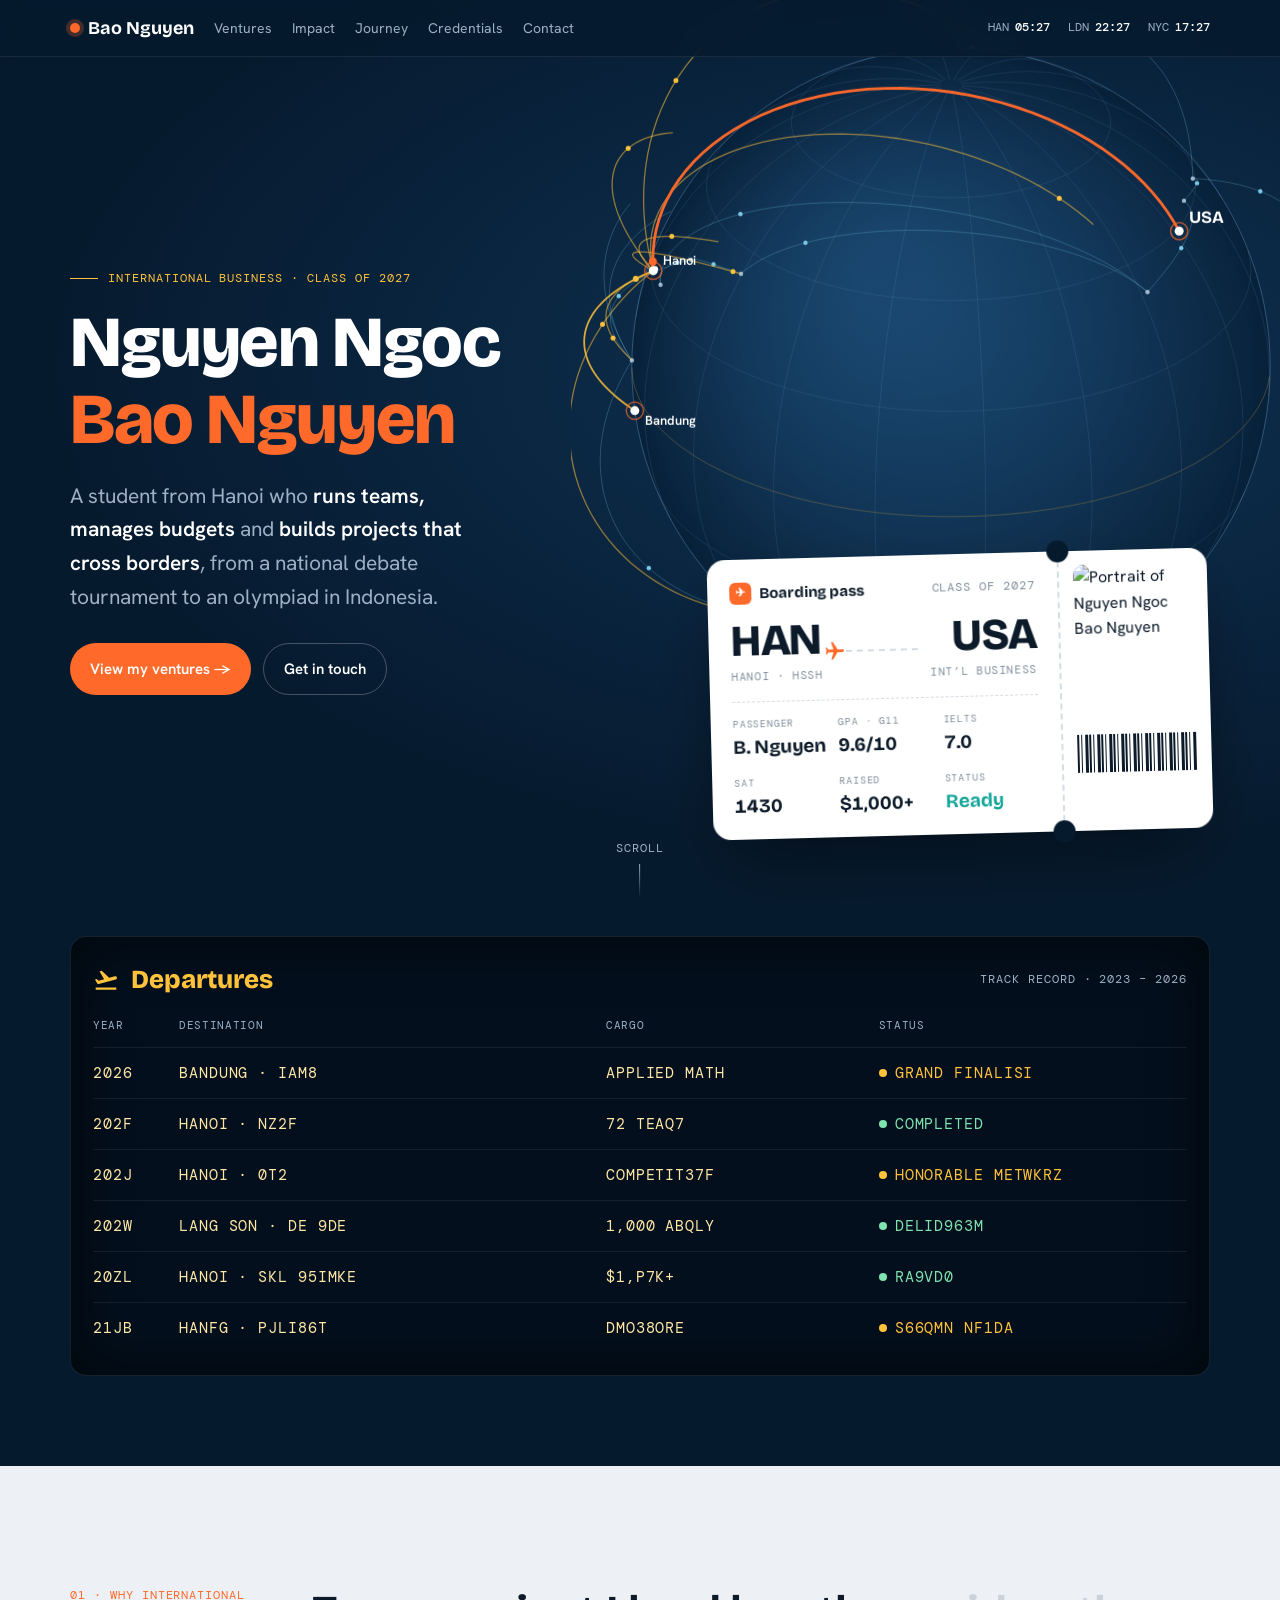
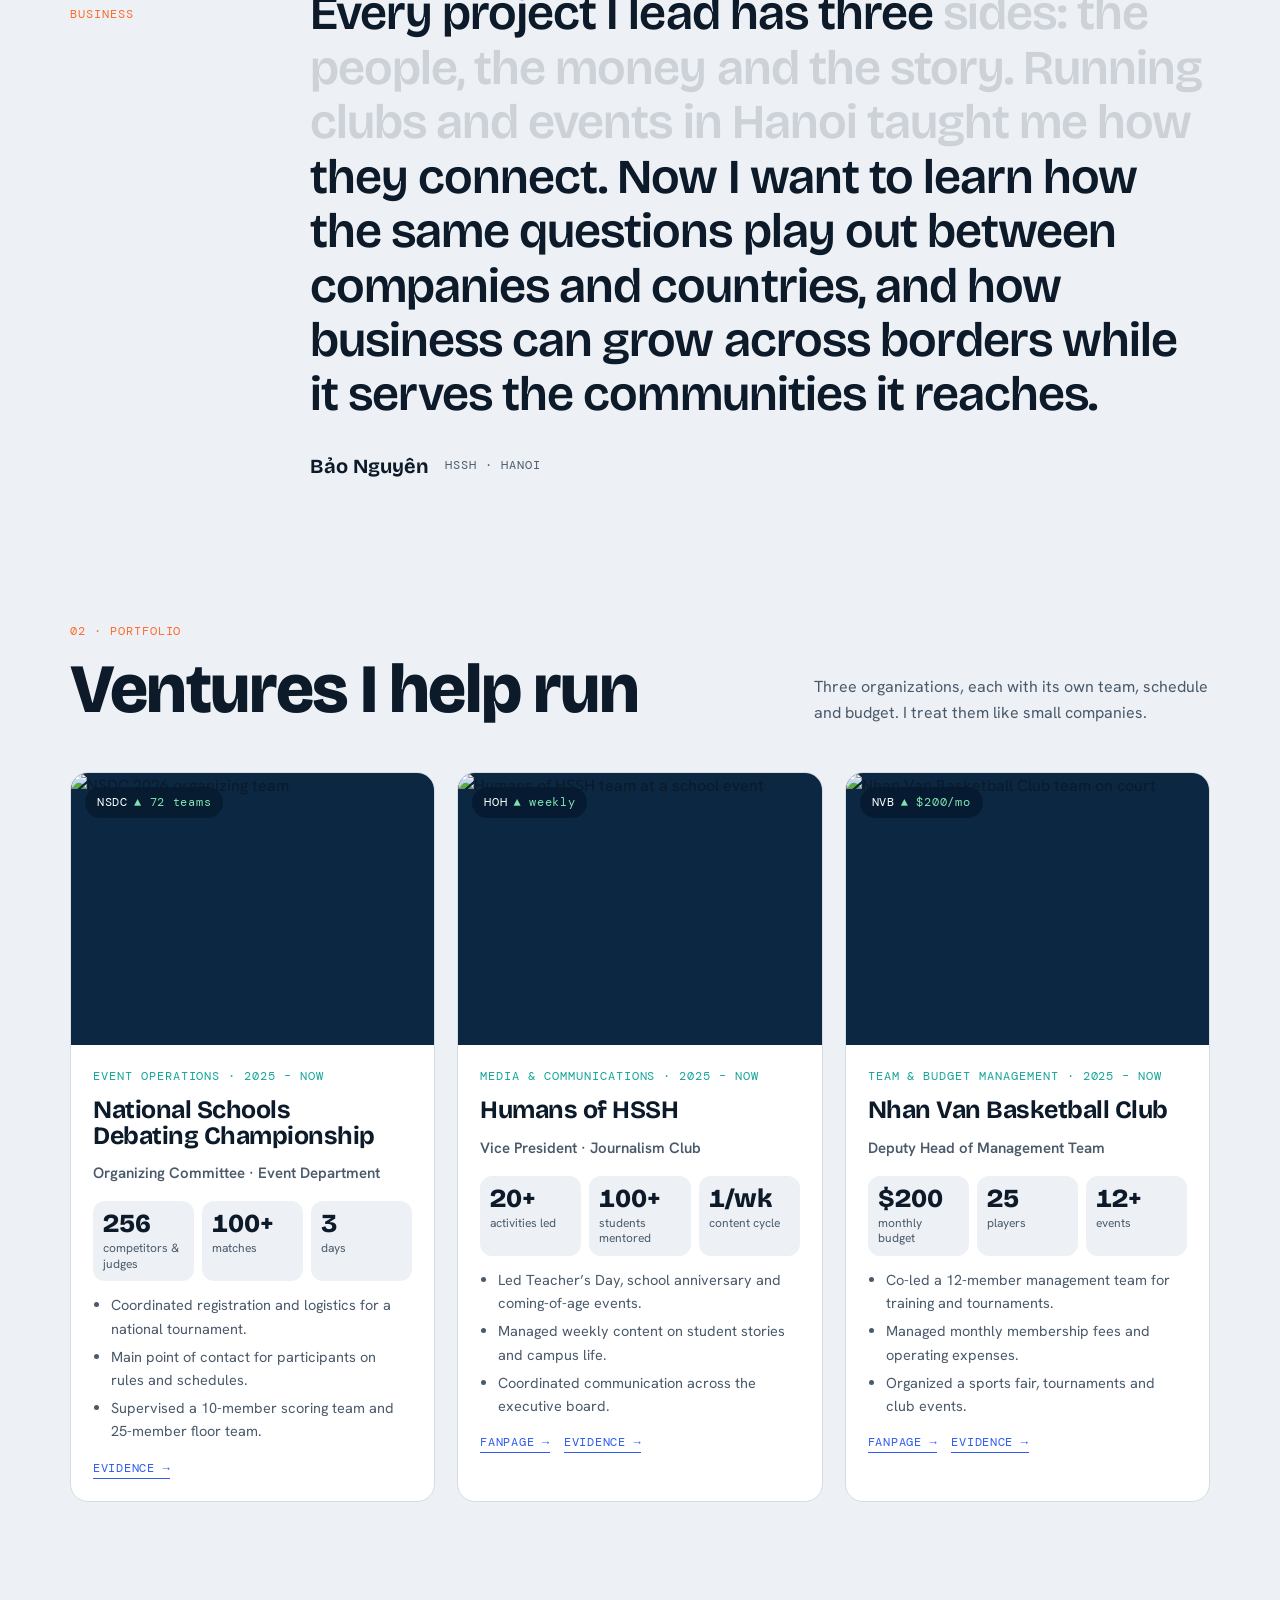
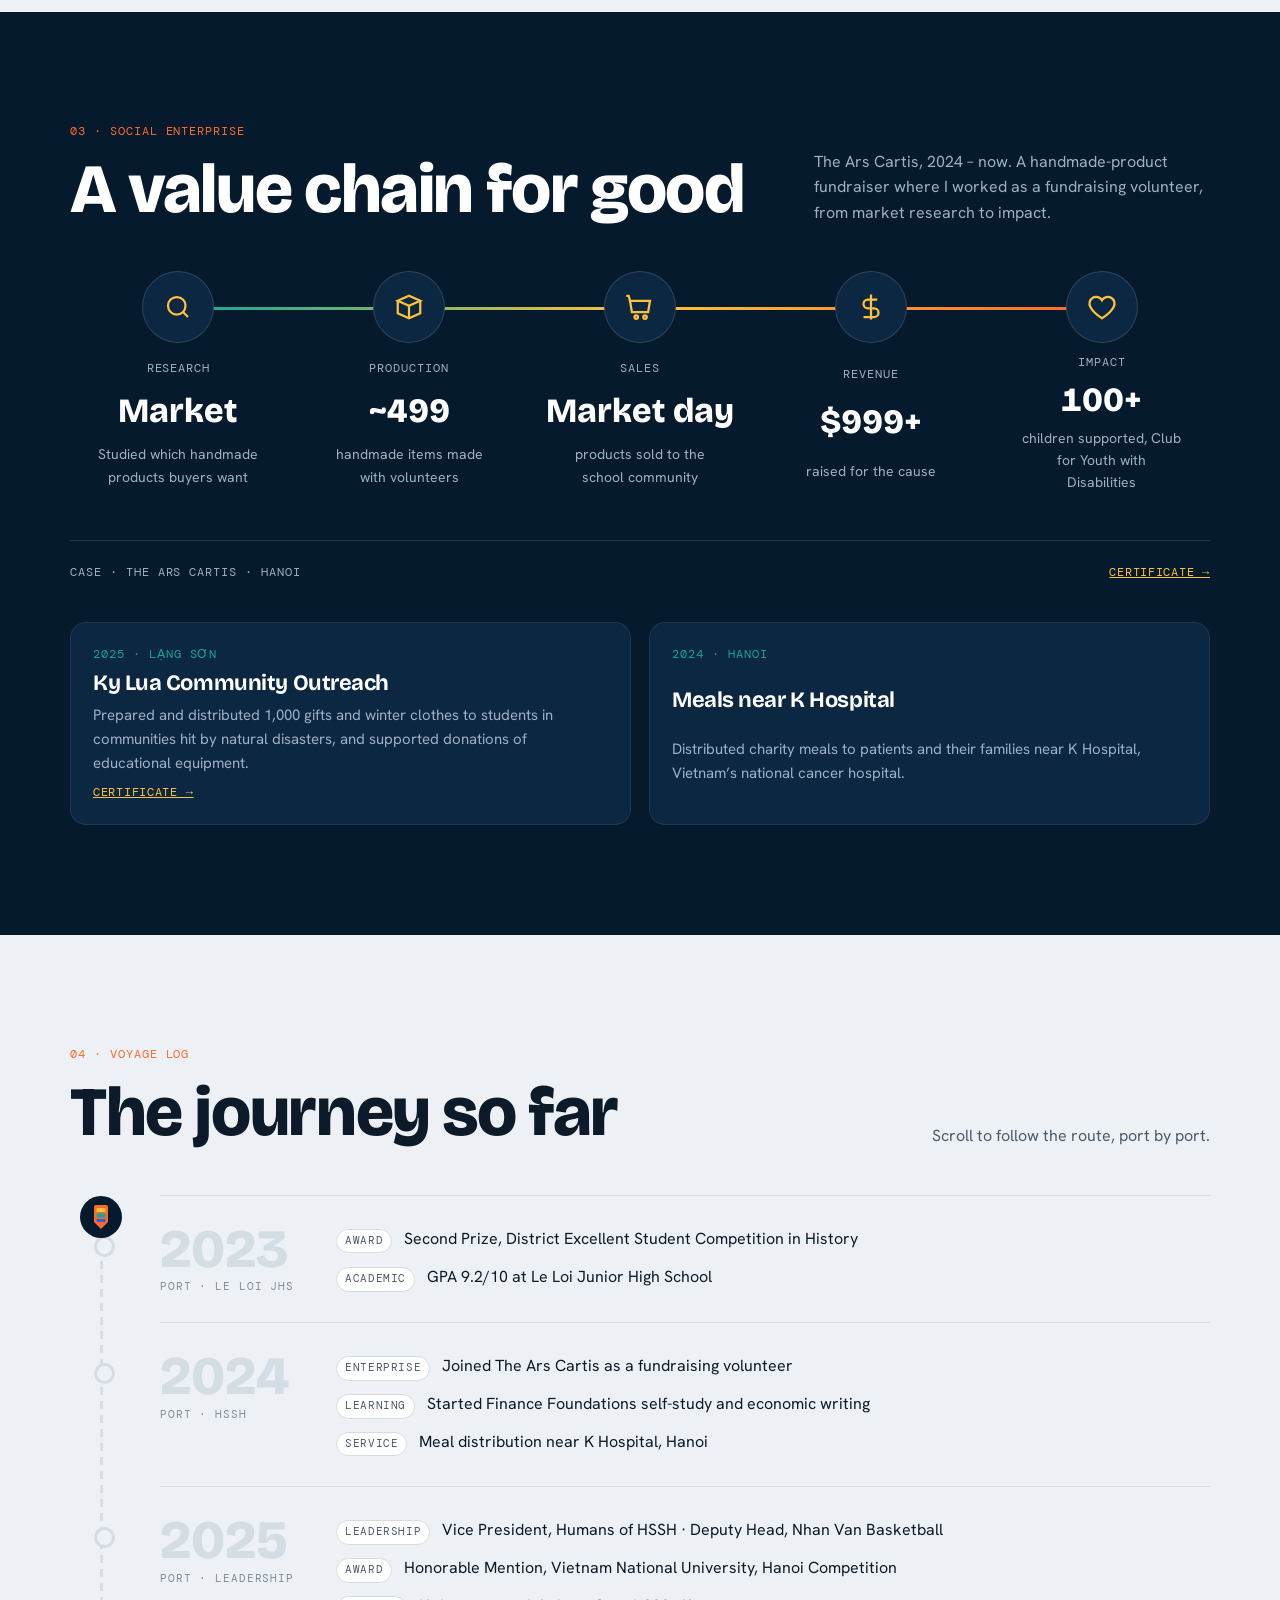
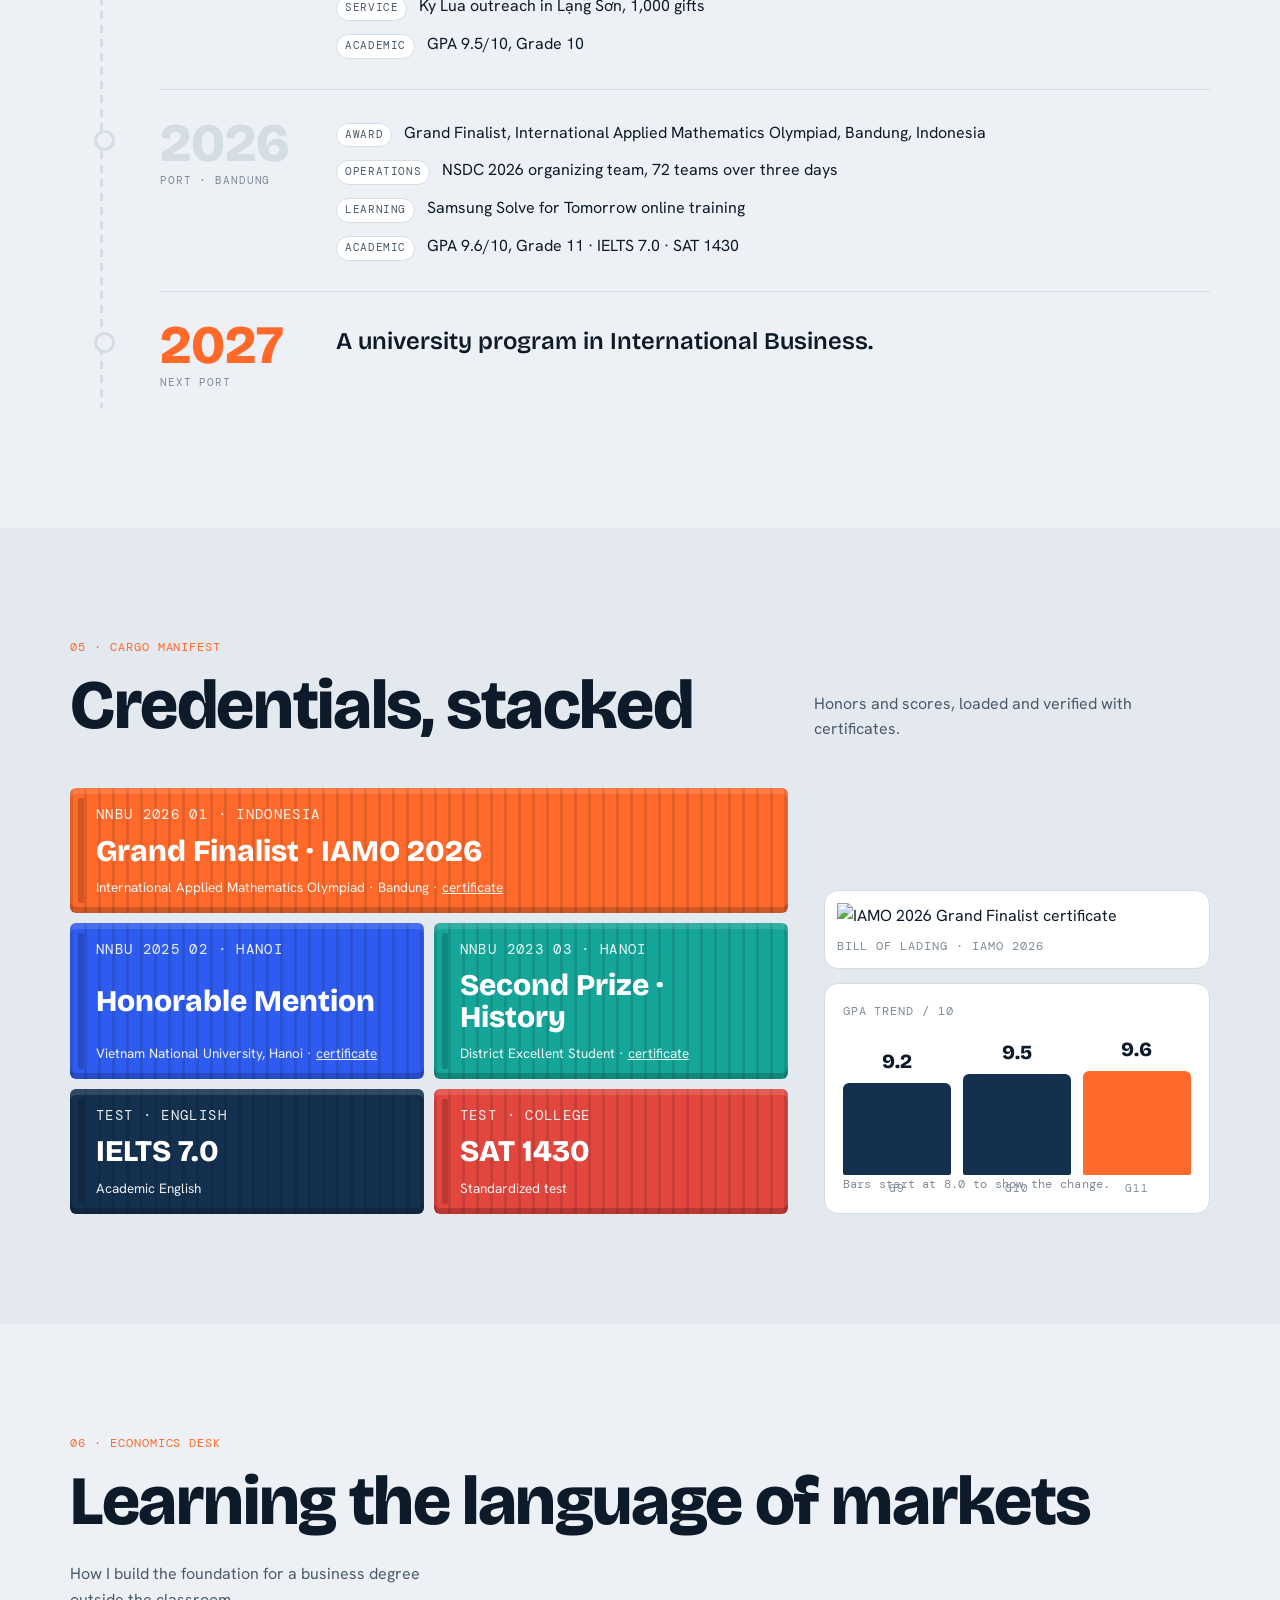
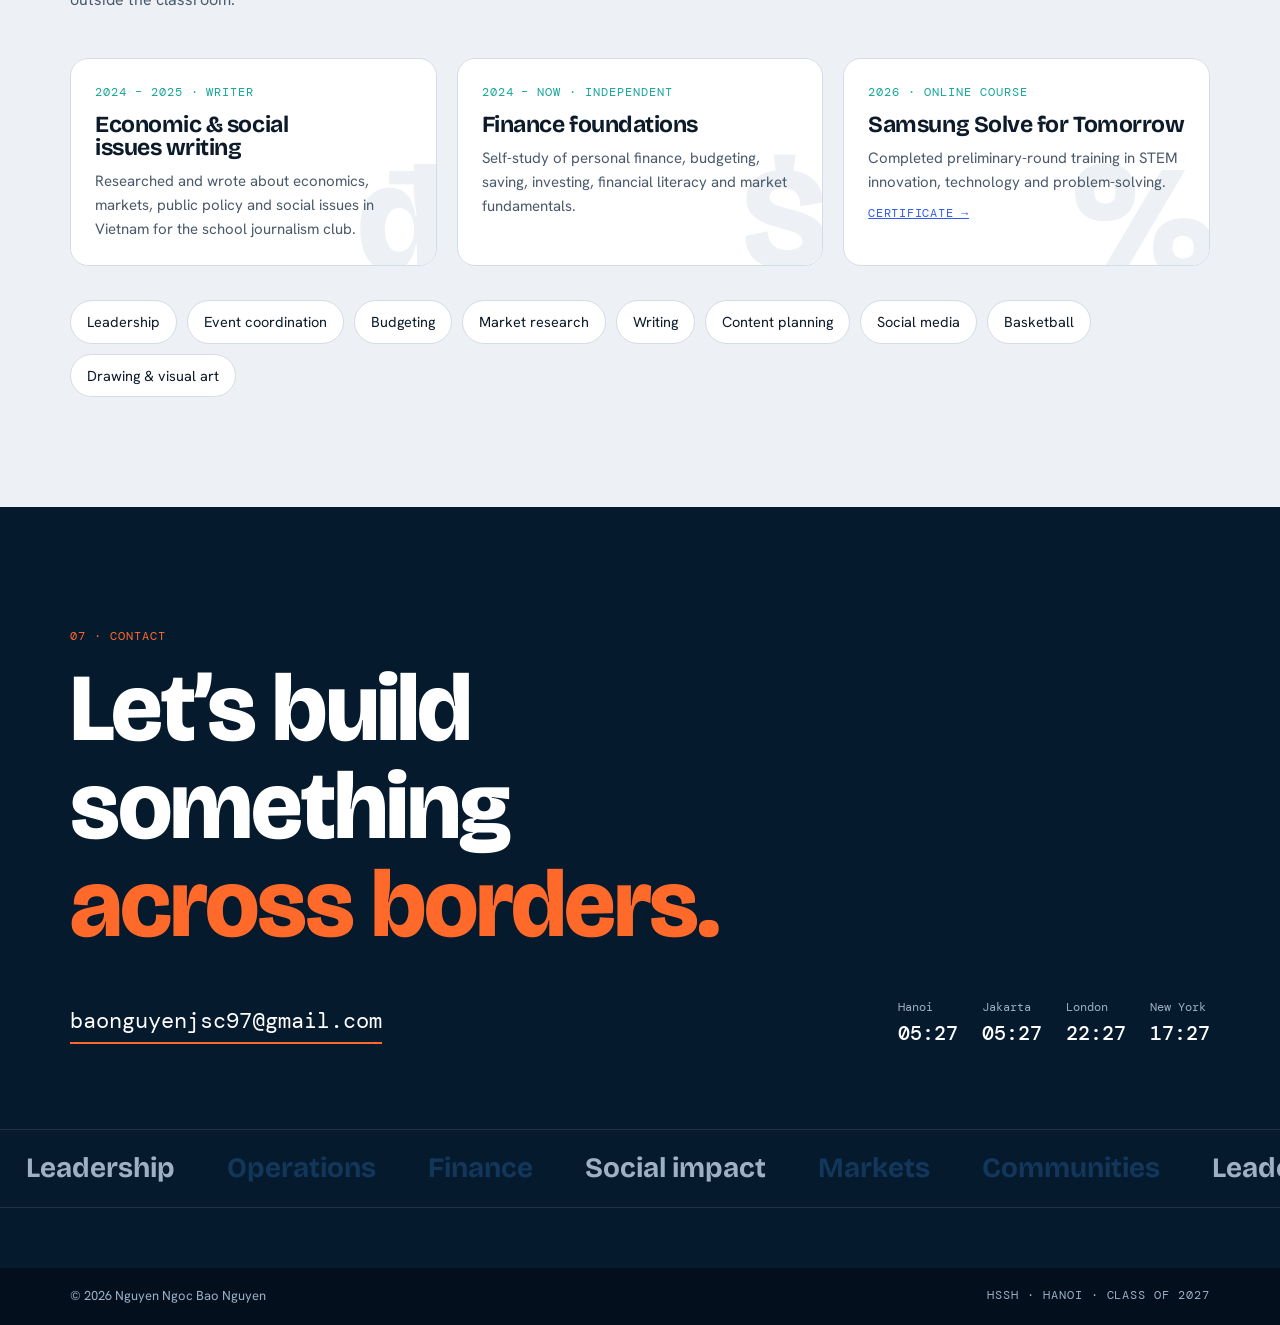
==== commit a650733a: "Update index.html" ====
--- a/index.html
+++ b/index.html
@@ -110,7 +110,7 @@
     </div>
     <div class="ventures">
       <article class="v" data-reveal>
-        <div class="v__img"><img src="img/nsdc.jpg" alt="NSDC 2026 organizing team" loading="lazy"><span class="v__ticker">NSDC <em>▲ 72 teams</em></span></div>
+        <div class="v__img"><img src="img/nsdc.jfif" alt="NSDC 2026 organizing team" loading="lazy"><span class="v__ticker">NSDC <em>▲ 72 teams</em></span></div>
         <div class="v__body">
           <span class="mono v__sector">Event operations · 2025 – now</span>
           <h3>National Schools Debating Championship</h3>
@@ -129,7 +129,7 @@
         </div>
       </article>
       <article class="v" data-reveal style="transition-delay:.1s">
-        <div class="v__img"><img src="img/journalism.jpg" alt="Humans of HSSH team at a school event" loading="lazy"><span class="v__ticker">HOH <em>▲ weekly</em></span></div>
+        <div class="v__img"><img src="img/journalism.jpeg" alt="Humans of HSSH team at a school event" loading="lazy"><span class="v__ticker">HOH <em>▲ weekly</em></span></div>
         <div class="v__body">
           <span class="mono v__sector">Media &amp; communications · 2025 – now</span>
           <h3>Humans of HSSH</h3>
@@ -151,7 +151,7 @@
         </div>
       </article>
       <article class="v" data-reveal style="transition-delay:.2s">
-        <div class="v__img"><img src="img/basketball.jpg" alt="Nhan Van Basketball Club team on court" loading="lazy"><span class="v__ticker">NVB <em>▲ $200/mo</em></span></div>
+        <div class="v__img"><img src="img/basketball.JPG" alt="Nhan Van Basketball Club team on court" loading="lazy"><span class="v__ticker">NVB <em>▲ $200/mo</em></span></div>
         <div class="v__body">
           <span class="mono v__sector">Team &amp; budget management · 2025 – now</span>
           <h3>Nhan Van Basketball Club</h3>
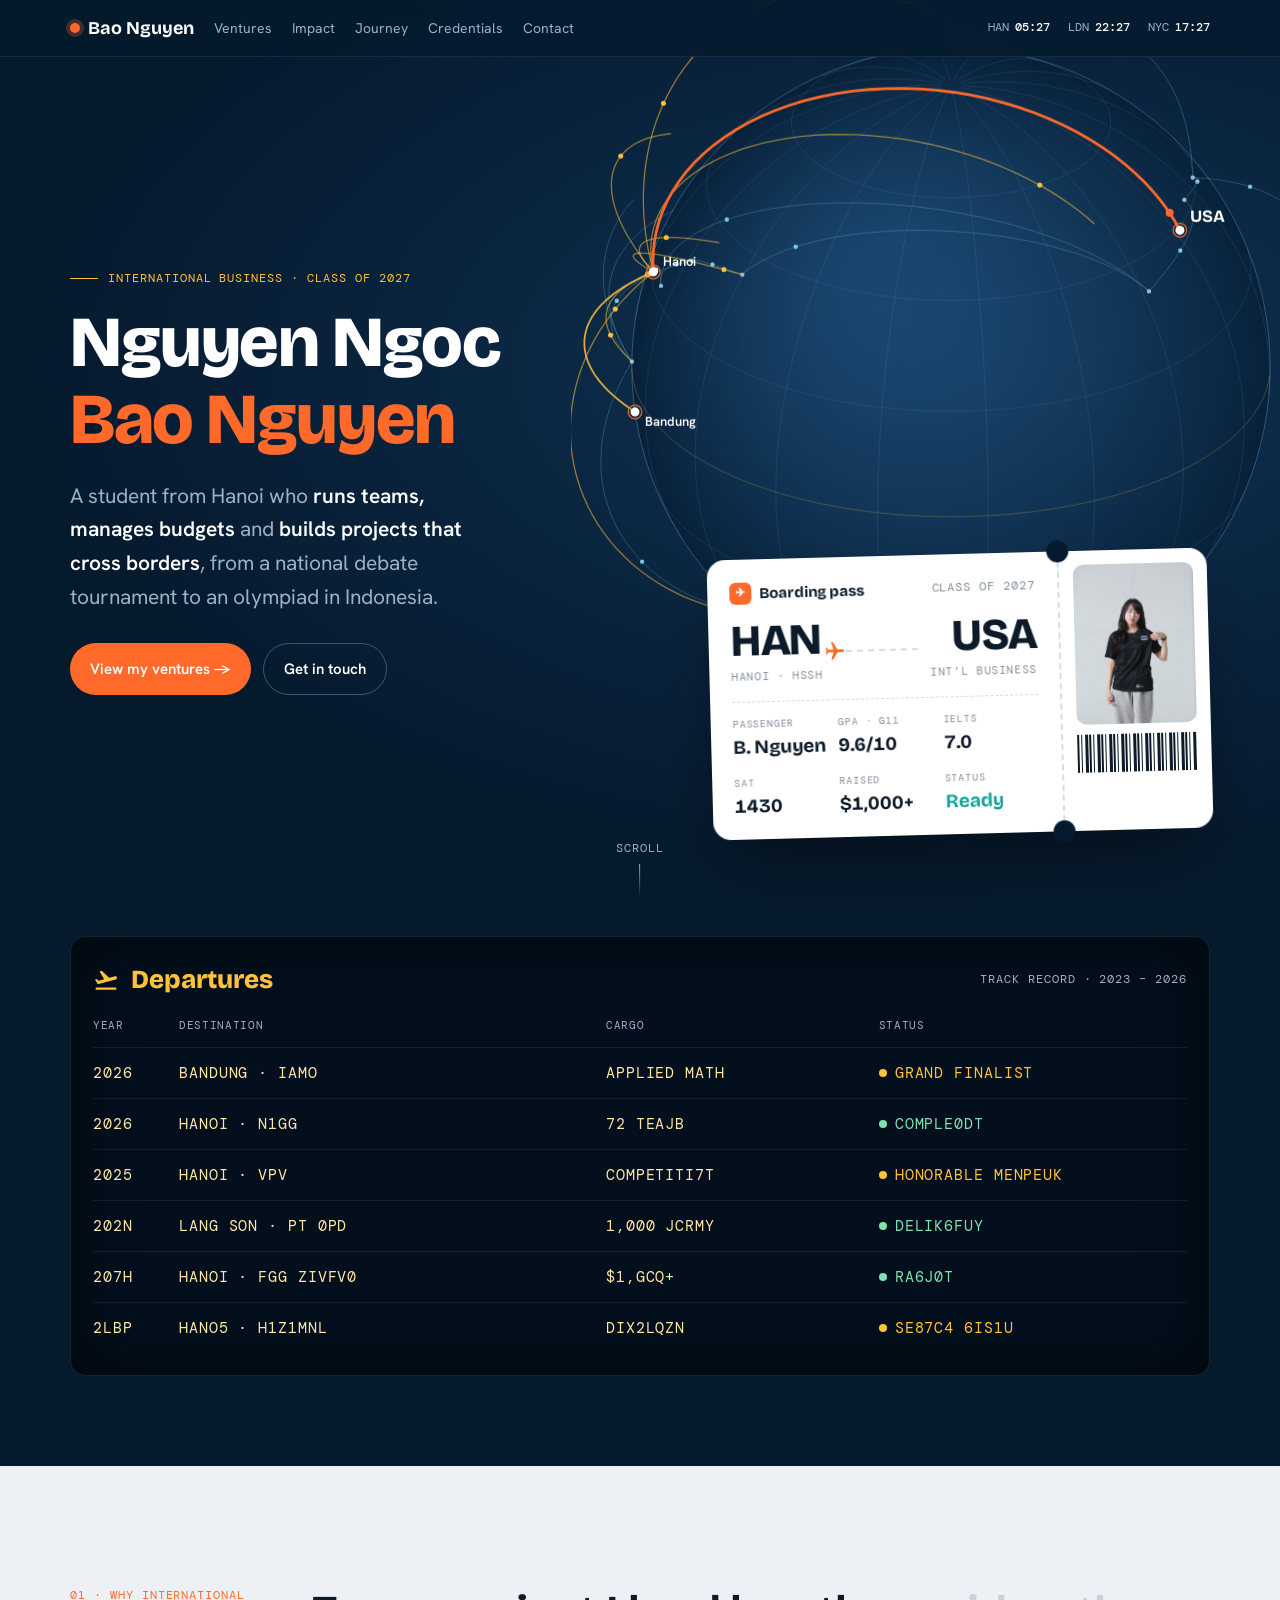
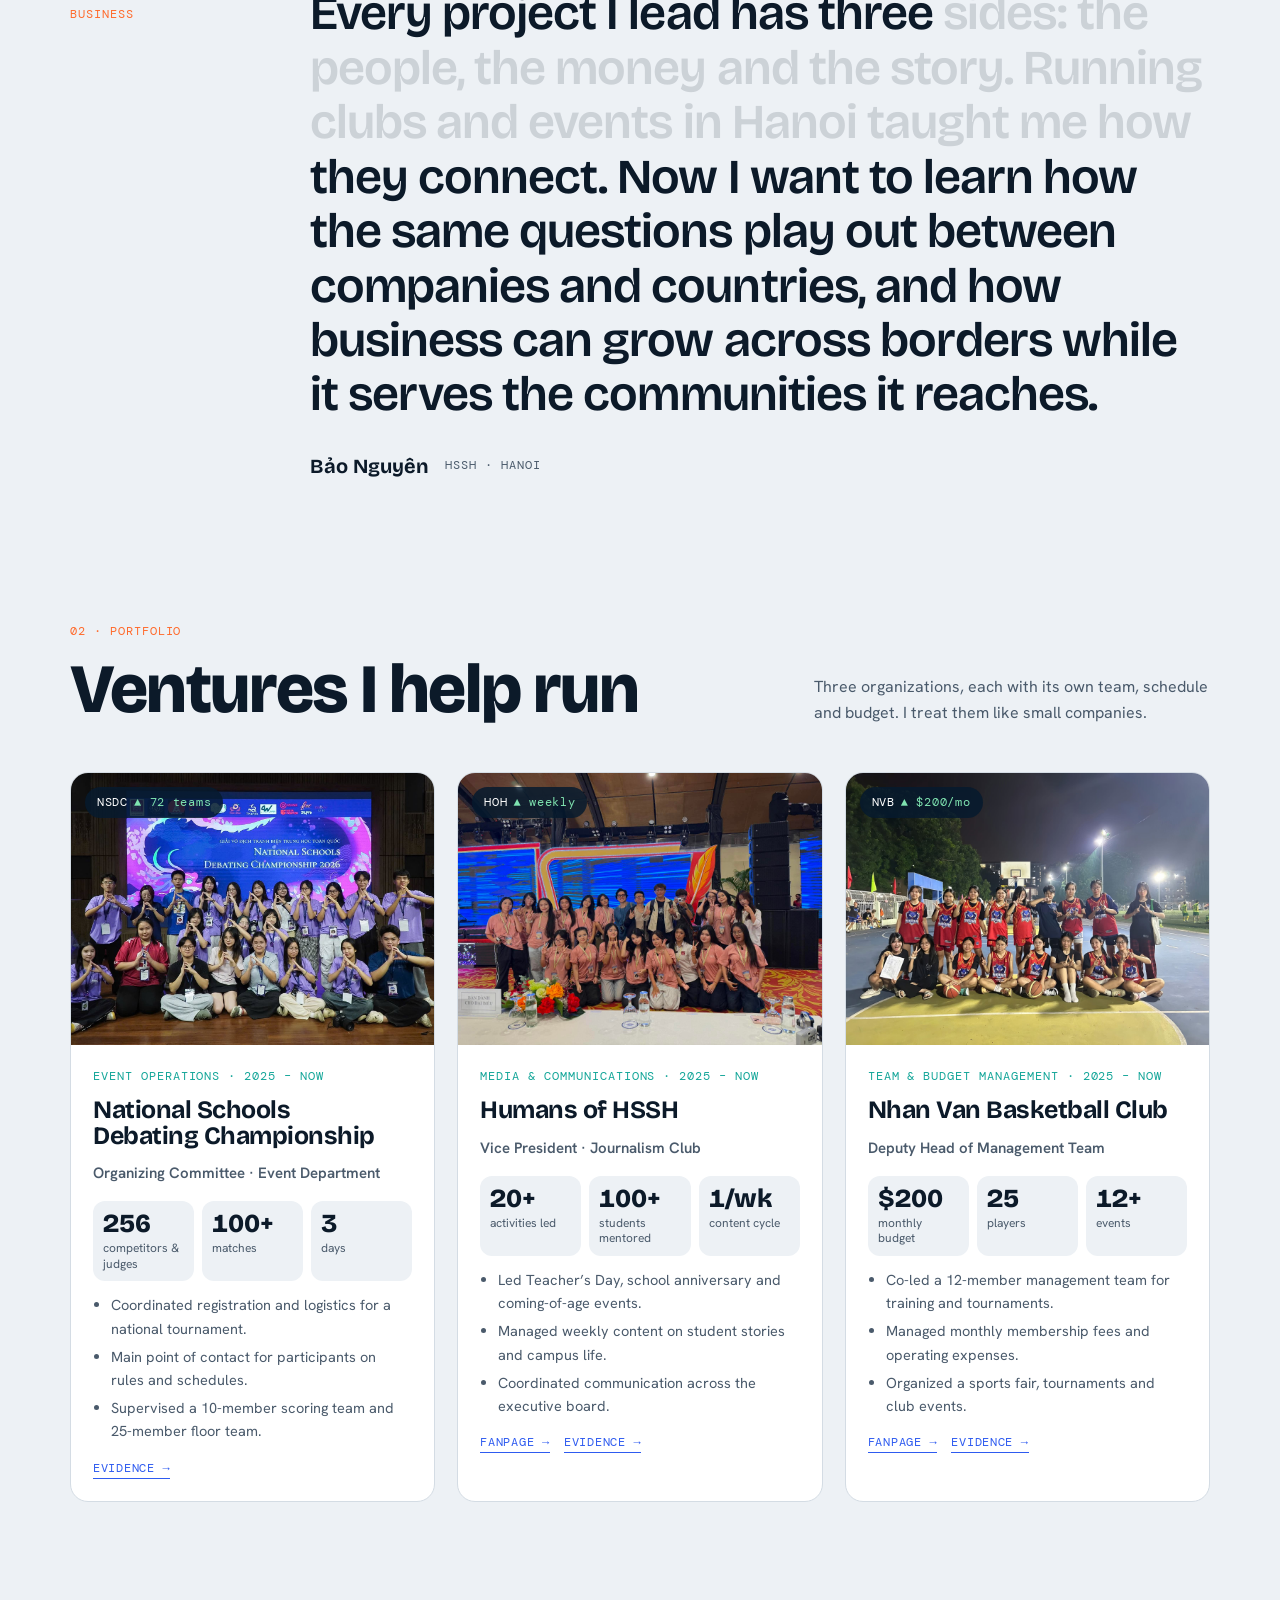
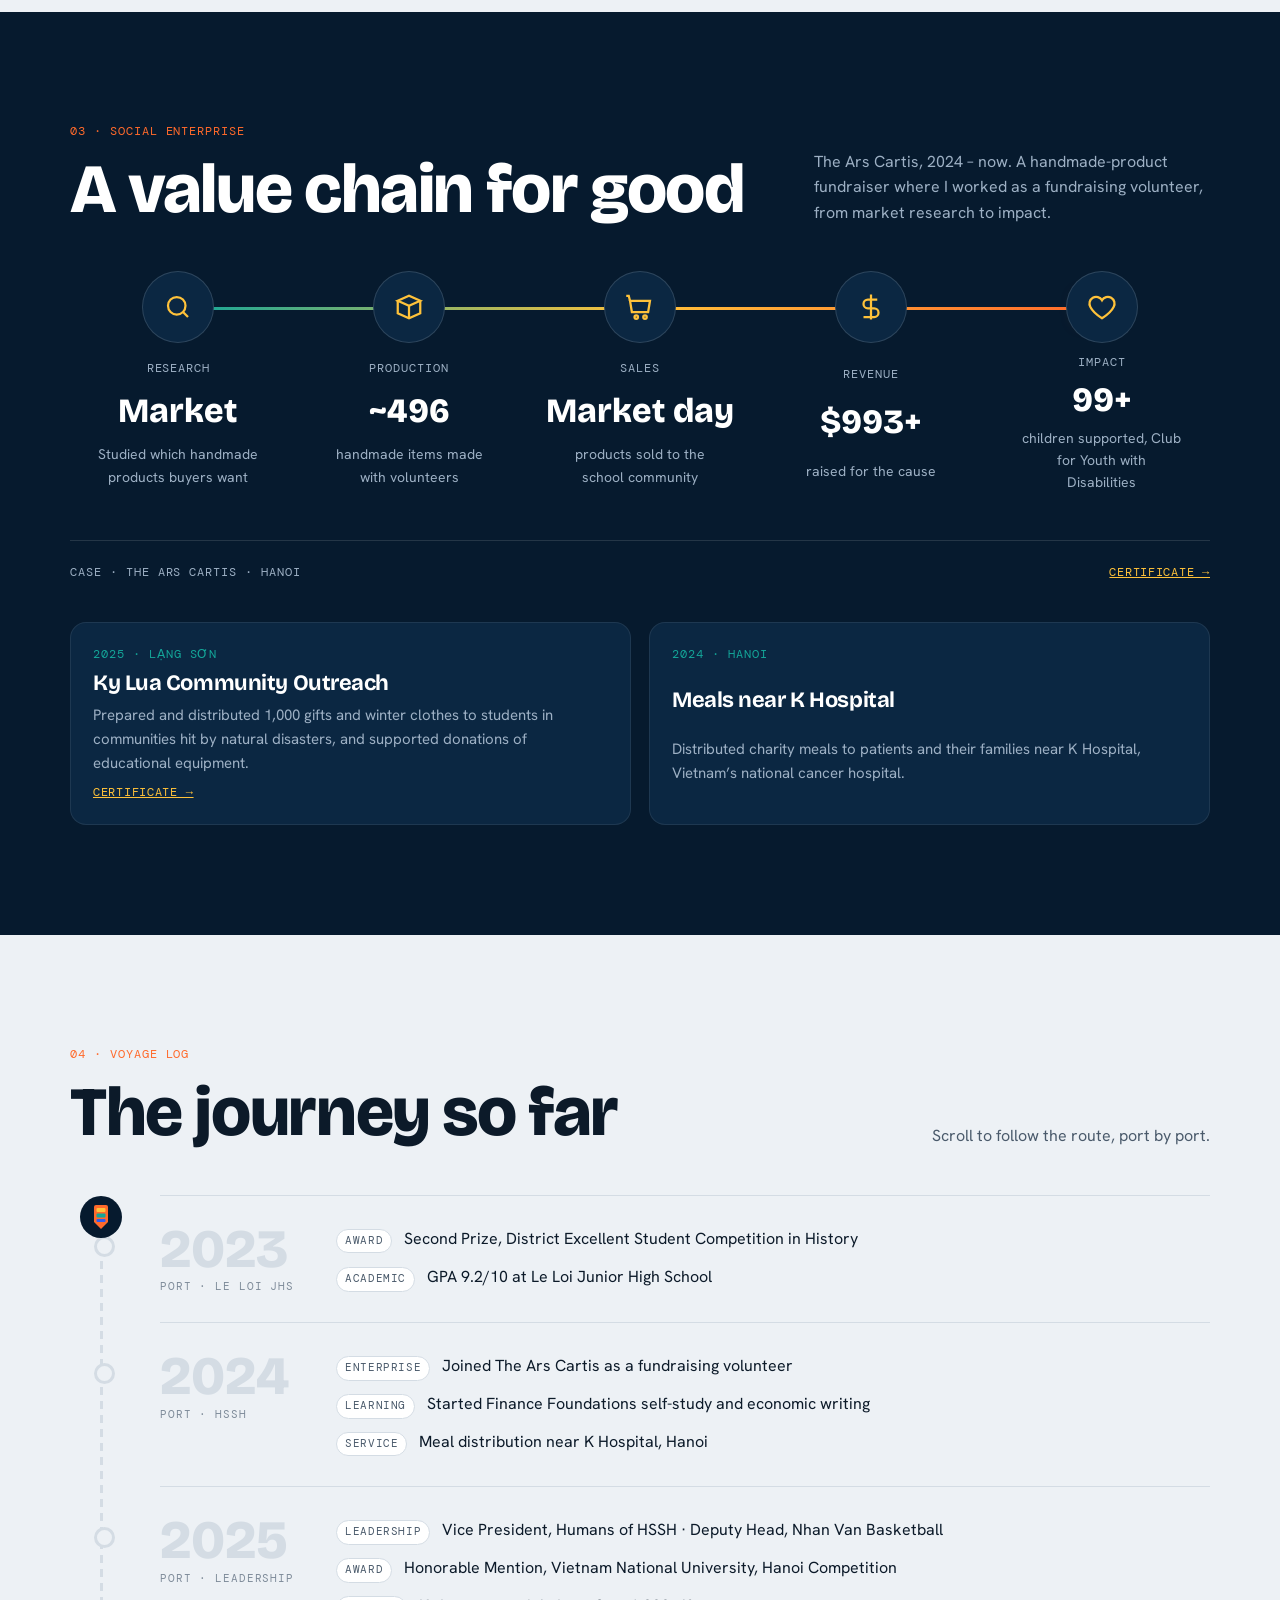
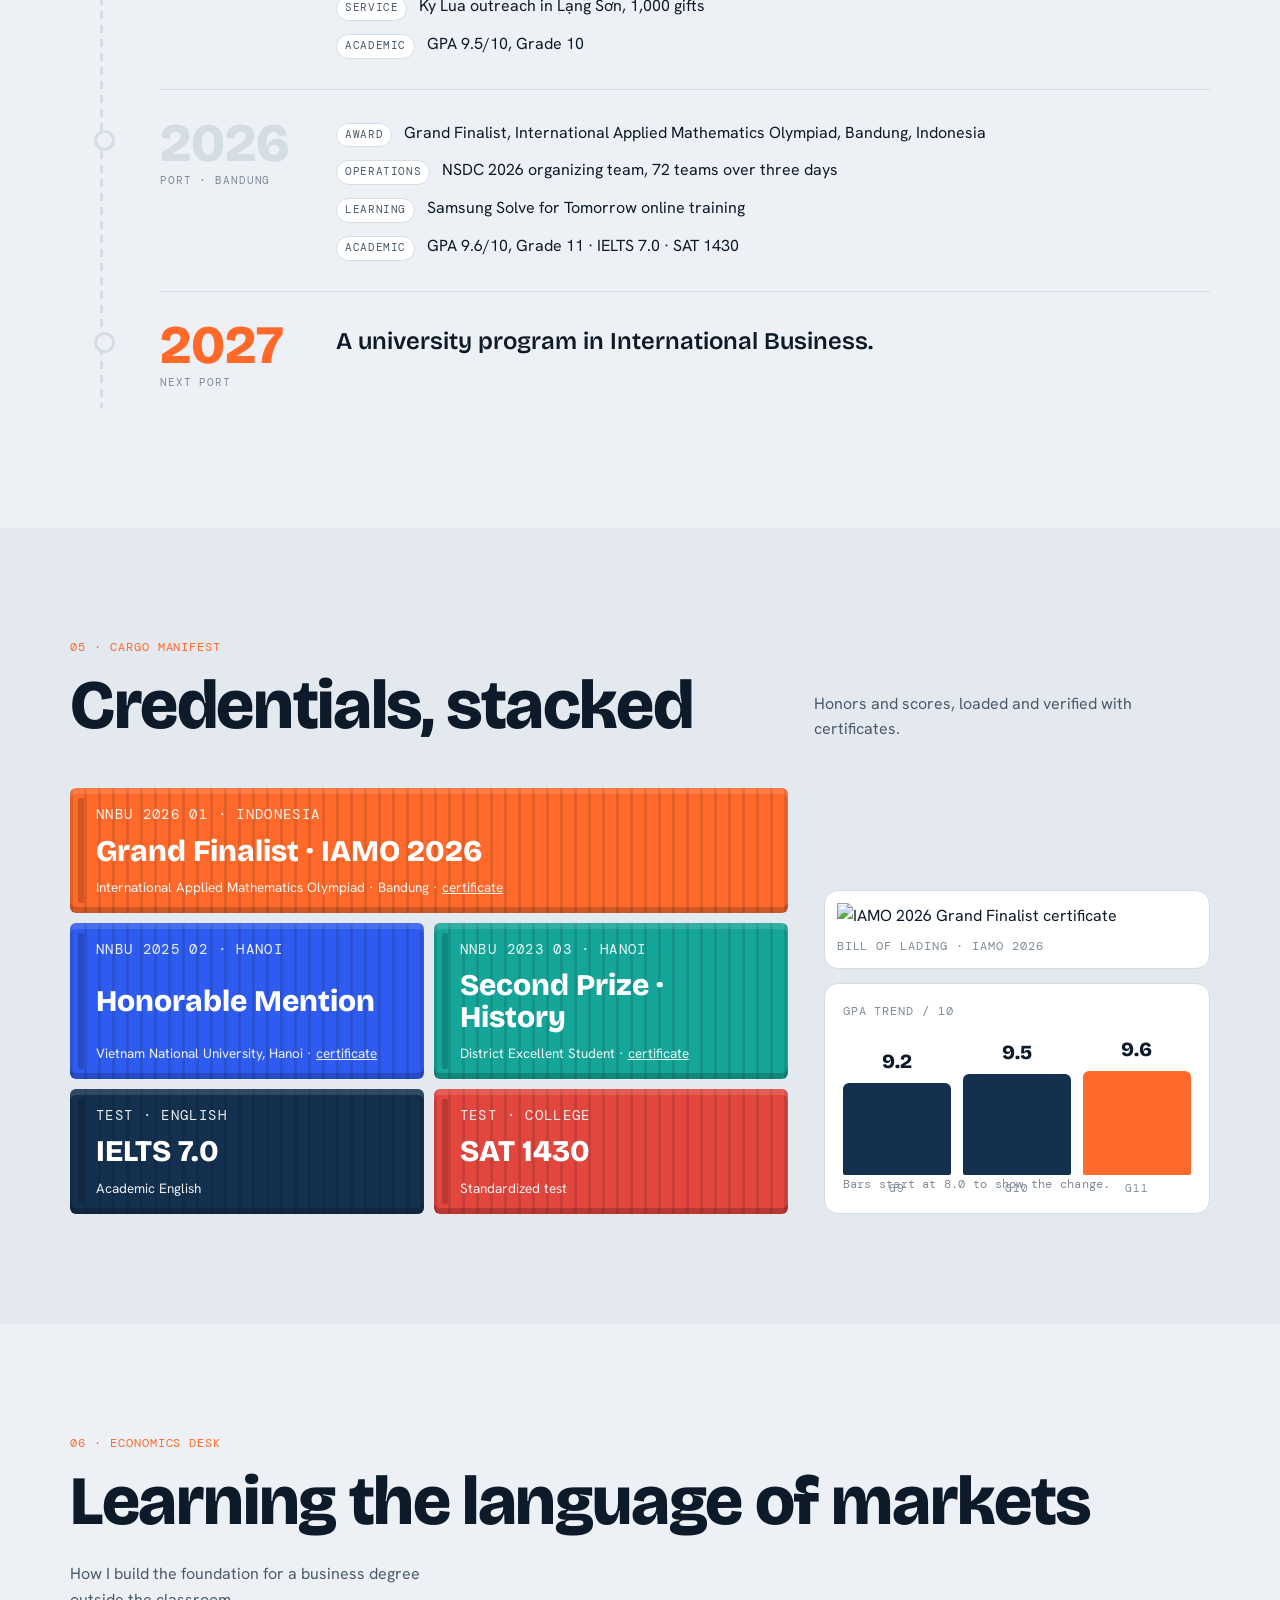
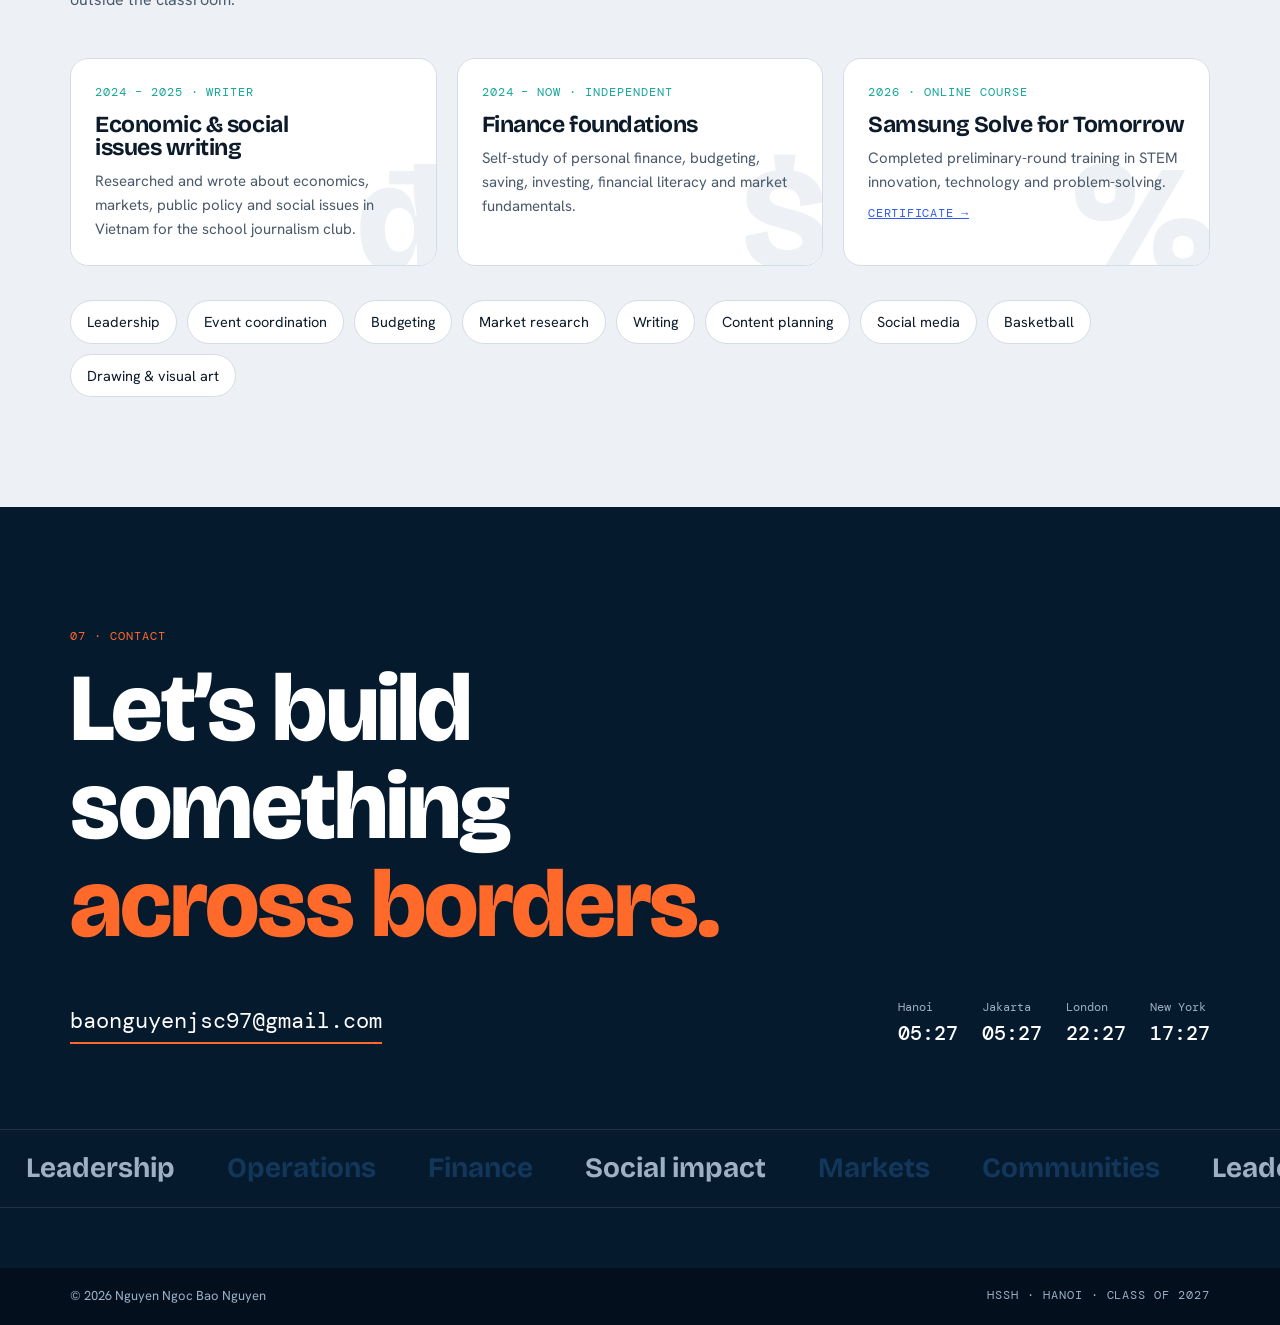
==== commit f445e4c2: "Update index.html" ====
--- a/index.html
+++ b/index.html
@@ -151,7 +151,7 @@
         </div>
       </article>
       <article class="v" data-reveal style="transition-delay:.2s">
-        <div class="v__img"><img src="img/basketball.JPG" alt="Nhan Van Basketball Club team on court" loading="lazy"><span class="v__ticker">NVB <em>▲ $200/mo</em></span></div>
+        <div class="v__img"><img src="img/basketball.jpg" alt="Nhan Van Basketball Club team on court" loading="lazy"><span class="v__ticker">NVB <em>▲ $200/mo</em></span></div>
         <div class="v__body">
           <span class="mono v__sector">Team &amp; budget management · 2025 – now</span>
           <h3>Nhan Van Basketball Club</h3>
